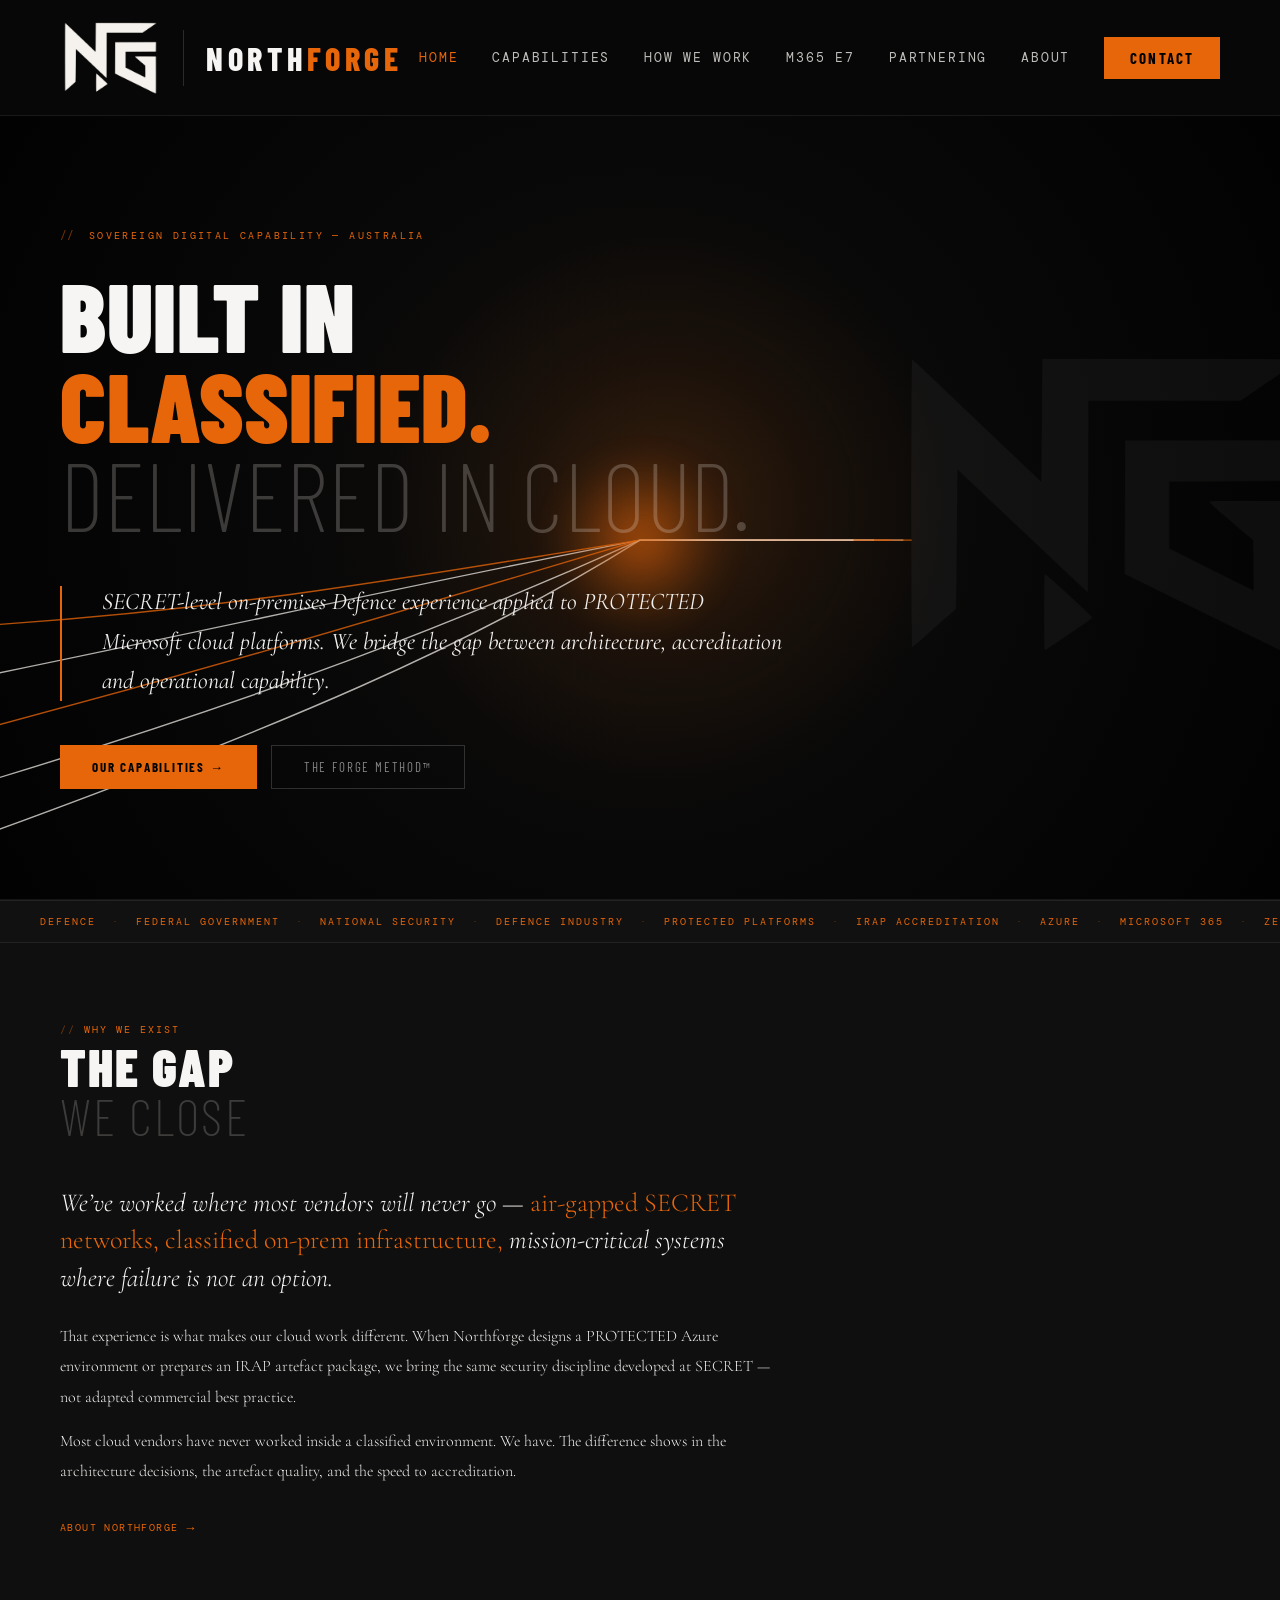
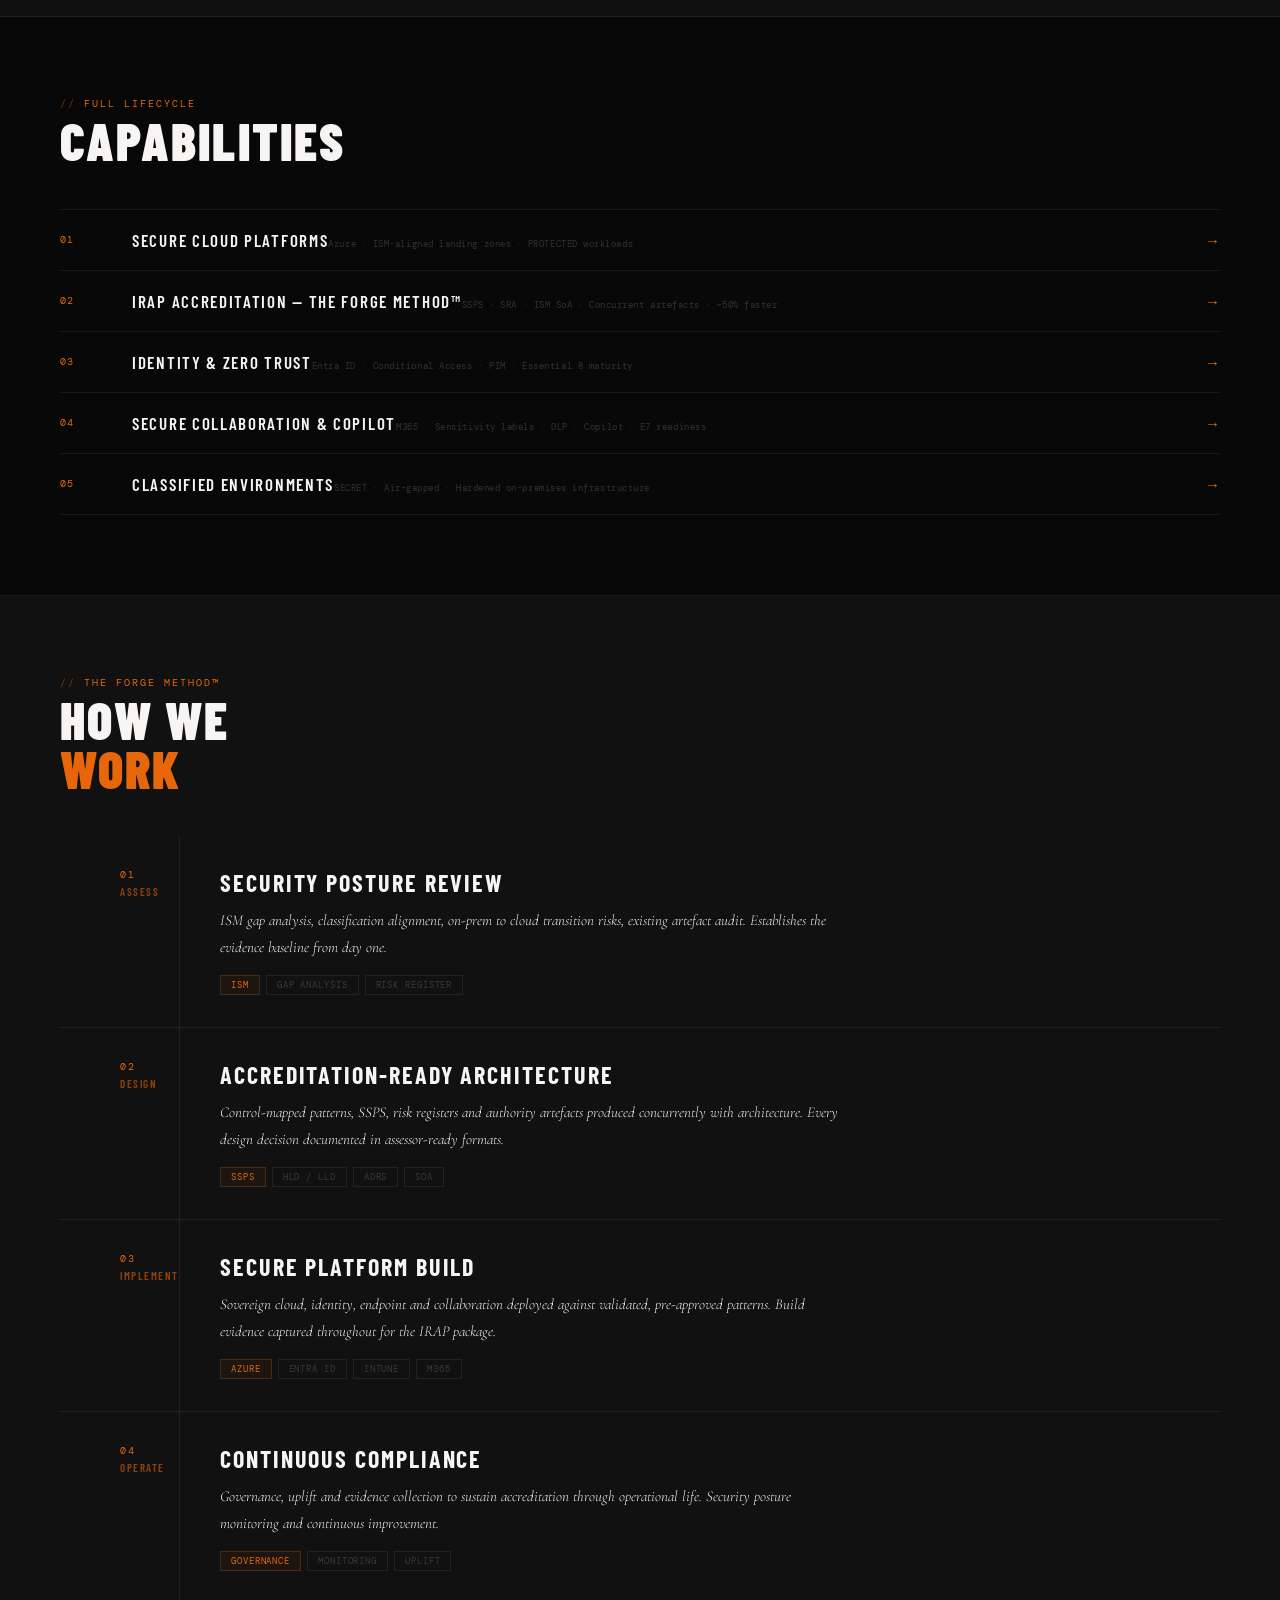
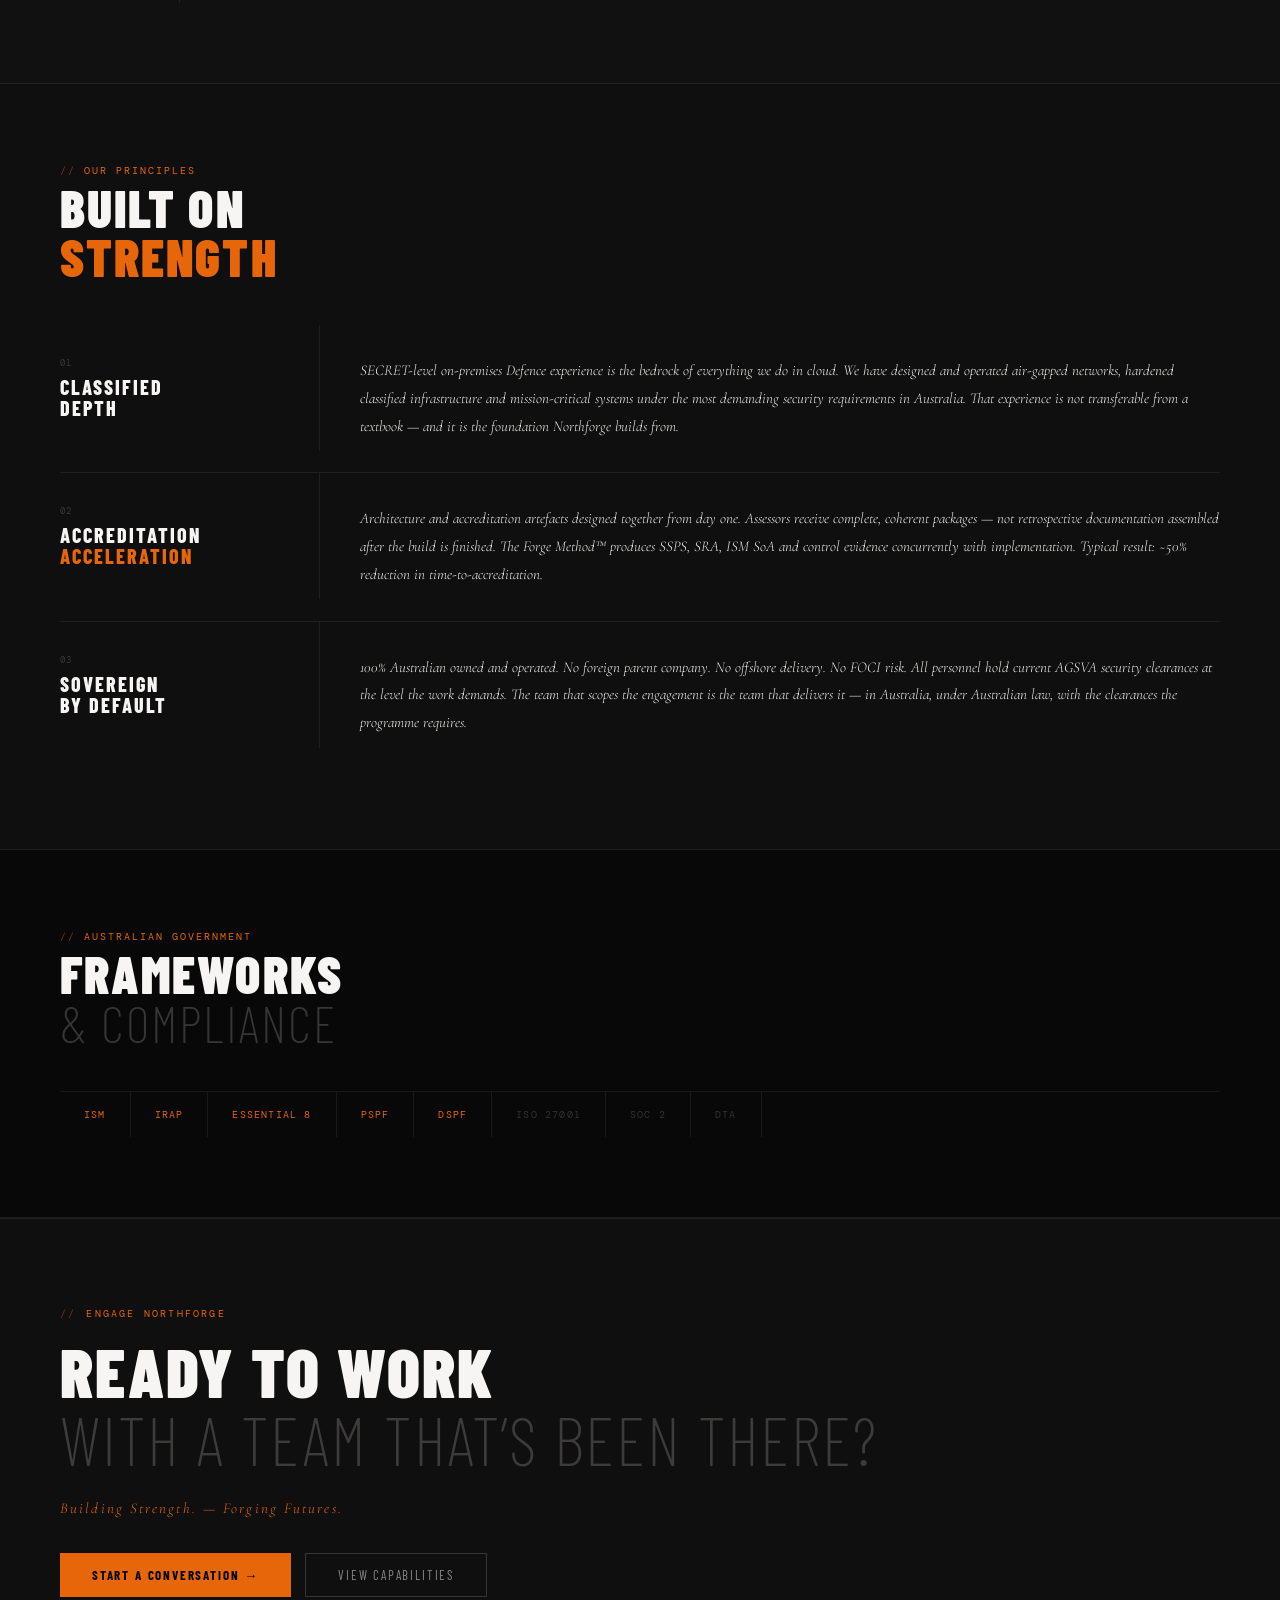
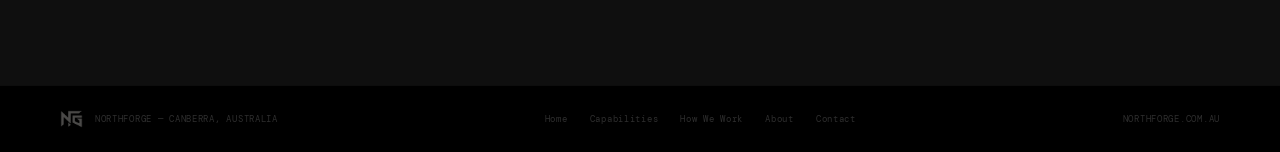
==== index.html @ 81051ad4 "Extend forge hero lines through convergence" ====
<!DOCTYPE html>
<html lang="en">
<head>
  <meta charset="UTF-8">
  <meta name="viewport" content="width=device-width, initial-scale=1.0">
  <title>Mission-Ready Digital Capability &mdash; Northforge</title>
  <meta name="description" content="Sovereign digital capability for Australian Defence, Federal Government and National Security. SECRET-level experience applied to PROTECTED Microsoft cloud platforms.">

  <link rel="icon" type="image/x-icon" href="/assets/favicon/favicon.ico">
  <link rel="icon" type="image/png" sizes="32x32" href="/assets/favicon/favicon-32.png">
  <link rel="icon" type="image/png" sizes="192x192" href="/assets/favicon/favicon-192.png">
  <link rel="apple-touch-icon" href="/assets/favicon/apple-touch-icon.png">

  <link rel="stylesheet" href="/_shared.css">
</head>
<body>
  <nav class="nf-nav">
    <a href="/index.html" class="logo" aria-label="Northforge home">
      <img src="/ng-mark.png" alt="">
      <div class="logo-sep"></div>
      <div class="logo-wm"><span class="north">NORTH</span><span class="forge">FORGE</span></div>
    </a>
    <div class="nav-links">
      <a href="/index.html" class="active">Home</a>
      <a href="/capabilities.html">Capabilities</a>
      <a href="/accreditation.html">How We Work</a>
      <a href="/m365-e7.html">M365 E7</a>
      <a href="/partnering.html">Partnering</a>
      <a href="/about.html">About</a>
      <a href="/engage.html" class="nav-contact">Contact</a>
    </div>
    <button class="hamburger" id="hamb" onclick="toggleMenu()" aria-label="Toggle menu"><span></span><span></span><span></span></button>
  </nav>
  <div class="mob-menu" id="mobmenu">
    <a href="/index.html" class="active">Home</a>
    <a href="/capabilities.html">Capabilities</a>
    <a href="/accreditation.html">How We Work</a>
    <a href="/m365-e7.html">M365 E7</a>
    <a href="/partnering.html">Partnering</a>
    <a href="/about.html">About</a>
    <a href="/engage.html" class="nav-contact">Contact</a>
  </div>
 <section class="hero forge-hero">
  <div class="forge-lines" aria-hidden="true">
    <svg viewBox="0 0 1200 720" preserveAspectRatio="none">
      <path d="M-40,520 C210,470 390,430 600,390 L1240,390" />
      <path d="M-40,570 C230,500 410,445 600,390 L1240,390" />
      <path d="M-40,620 C250,535 430,465 600,390 L1240,390" />
      <path d="M-40,470 C220,455 405,420 600,390 L1240,390" />
      <path d="M-40,670 C270,560 445,485 600,390 L1240,390" />
    </svg>
    <div class="forge-glow"></div>
  </div>

  <img class="hero-mark-ghost" src="/ng-mark-large.png" alt="">

  <div class="hero-inner">
    <div class="hero-label">Sovereign Digital Capability &mdash; Australia</div>
    <h1 class="hero-h1">
      <span class="heavy">BUILT IN</span>
      <span class="heavy ac">CLASSIFIED.</span>
      <span class="light">DELIVERED IN CLOUD.</span>
    </h1>
    <div class="hero-meta">
      <div class="hero-meta-rule"></div>
      <p class="hero-sub">SECRET-level on-premises Defence experience applied to PROTECTED Microsoft cloud platforms. We bridge the gap between architecture, accreditation and operational capability.</p>
    </div>
    <div class="hero-actions">
      <a href="/capabilities.html" class="btn-p">Our capabilities &rarr;</a>
      <a href="/accreditation.html" class="btn-g">The Forge Method&trade;</a>
    </div>
  </div>
  </section>

  <div class="marquee-wrap">
    <div class="marquee-track">
      <span class="marquee-item">Defence &nbsp;<span class="marquee-dot">&middot;</span>&nbsp; Federal Government &nbsp;<span class="marquee-dot">&middot;</span>&nbsp; National Security &nbsp;<span class="marquee-dot">&middot;</span>&nbsp; Defence Industry &nbsp;<span class="marquee-dot">&middot;</span>&nbsp; PROTECTED Platforms &nbsp;<span class="marquee-dot">&middot;</span>&nbsp; IRAP Accreditation &nbsp;<span class="marquee-dot">&middot;</span>&nbsp; Azure &nbsp;<span class="marquee-dot">&middot;</span>&nbsp; Microsoft 365 &nbsp;<span class="marquee-dot">&middot;</span>&nbsp; Zero Trust &nbsp;<span class="marquee-dot">&middot;</span>&nbsp; ISM &middot; Essential 8 &nbsp;<span class="marquee-dot">&middot;</span>&nbsp; Cleared Australian Team &nbsp;<span class="marquee-dot">&middot;</span>&nbsp;</span>
      <span class="marquee-item">Defence &nbsp;<span class="marquee-dot">&middot;</span>&nbsp; Federal Government &nbsp;<span class="marquee-dot">&middot;</span>&nbsp; National Security &nbsp;<span class="marquee-dot">&middot;</span>&nbsp; Defence Industry &nbsp;<span class="marquee-dot">&middot;</span>&nbsp; PROTECTED Platforms &nbsp;<span class="marquee-dot">&middot;</span>&nbsp; IRAP Accreditation &nbsp;<span class="marquee-dot">&middot;</span>&nbsp; Azure &nbsp;<span class="marquee-dot">&middot;</span>&nbsp; Microsoft 365 &nbsp;<span class="marquee-dot">&middot;</span>&nbsp; Zero Trust &nbsp;<span class="marquee-dot">&middot;</span>&nbsp; ISM &middot; Essential 8 &nbsp;<span class="marquee-dot">&middot;</span>&nbsp; Cleared Australian Team &nbsp;<span class="marquee-dot">&middot;</span>&nbsp;</span>
    </div>
  </div>

  <section class="s off">
    <div class="ey">Why we exist</div>
    <div class="st">
      <span class="big">THE GAP</span>
      <span class="thin">WE CLOSE</span>
    </div>
    <div class="prose">
      <p class="pull">We&rsquo;ve worked where most vendors will never go &mdash; <em>air-gapped SECRET networks, classified on-prem infrastructure,</em> mission-critical systems where failure is not an option.</p>
      <div class="body-prose">
        <p>That experience is what makes our cloud work different. When Northforge designs a PROTECTED Azure environment or prepares an IRAP artefact package, we bring the same security discipline developed at SECRET &mdash; not adapted commercial best practice.</p>
        <p>Most cloud vendors have never worked inside a classified environment. We have. The difference shows in the architecture decisions, the artefact quality, and the speed to accreditation.</p>
      </div>
      <a href="/about.html" class="link-ac">About Northforge</a>
    </div>
  </section>

  <section class="s">
    <div class="ey">Full lifecycle</div>
    <div class="st">
      <span class="big">CAPABILITIES</span>
    </div>
    <div class="cap-list">
      <a href="/capabilities.html" class="cap-row"><span class="cr-n">01</span><span><span class="cr-title">Secure Cloud Platforms</span><span class="cr-sub">Azure &middot; ISM-aligned landing zones &middot; PROTECTED workloads</span></span><span class="cr-arr">&rarr;</span></a>
      <a href="/accreditation.html" class="cap-row"><span class="cr-n">02</span><span><span class="cr-title">IRAP Accreditation &mdash; The Forge Method&trade;</span><span class="cr-sub">SSPS &middot; SRA &middot; ISM SoA &middot; Concurrent artefacts &middot; ~50% faster</span></span><span class="cr-arr">&rarr;</span></a>
      <a href="/capabilities.html" class="cap-row"><span class="cr-n">03</span><span><span class="cr-title">Identity &amp; Zero Trust</span><span class="cr-sub">Entra ID &middot; Conditional Access &middot; PIM &middot; Essential 8 maturity</span></span><span class="cr-arr">&rarr;</span></a>
      <a href="/m365-e7.html" class="cap-row"><span class="cr-n">04</span><span><span class="cr-title">Secure Collaboration &amp; Copilot</span><span class="cr-sub">M365 &middot; Sensitivity labels &middot; DLP &middot; Copilot &middot; E7 readiness</span></span><span class="cr-arr">&rarr;</span></a>
      <a href="/capabilities.html" class="cap-row"><span class="cr-n">05</span><span><span class="cr-title">Classified Environments</span><span class="cr-sub">SECRET &middot; Air-gapped &middot; Hardened on-premises infrastructure</span></span><span class="cr-arr">&rarr;</span></a>
    </div>
  </section>

  <section class="s dim">
    <div class="ey">The Forge Method&trade;</div>
    <div class="st">
      <span class="big">HOW WE</span>
      <span class="big ac">WORK</span>
    </div>
    <div class="timeline">
      <div class="tl-item">
        <div class="tl-left"><span class="tl-num">01</span><span class="tl-phase">Assess</span></div>
        <div class="tl-right">
          <div class="tl-title">Security Posture Review</div>
          <div class="tl-desc">ISM gap analysis, classification alignment, on-prem to cloud transition risks, existing artefact audit. Establishes the evidence baseline from day one.</div>
          <div class="tl-tags"><span class="tag ac">ISM</span><span class="tag">Gap analysis</span><span class="tag">Risk register</span></div>
        </div>
      </div>
      <div class="tl-item">
        <div class="tl-left"><span class="tl-num">02</span><span class="tl-phase">Design</span></div>
        <div class="tl-right">
          <div class="tl-title">Accreditation-Ready Architecture</div>
          <div class="tl-desc">Control-mapped patterns, SSPS, risk registers and authority artefacts produced concurrently with architecture. Every design decision documented in assessor-ready formats.</div>
          <div class="tl-tags"><span class="tag ac">SSPS</span><span class="tag">HLD / LLD</span><span class="tag">ADRs</span><span class="tag">SoA</span></div>
        </div>
      </div>
      <div class="tl-item">
        <div class="tl-left"><span class="tl-num">03</span><span class="tl-phase">Implement</span></div>
        <div class="tl-right">
          <div class="tl-title">Secure Platform Build</div>
          <div class="tl-desc">Sovereign cloud, identity, endpoint and collaboration deployed against validated, pre-approved patterns. Build evidence captured throughout for the IRAP package.</div>
          <div class="tl-tags"><span class="tag ac">Azure</span><span class="tag">Entra ID</span><span class="tag">Intune</span><span class="tag">M365</span></div>
        </div>
      </div>
      <div class="tl-item">
        <div class="tl-left"><span class="tl-num">04</span><span class="tl-phase">Operate</span></div>
        <div class="tl-right">
          <div class="tl-title">Continuous Compliance</div>
          <div class="tl-desc">Governance, uplift and evidence collection to sustain accreditation through operational life. Security posture monitoring and continuous improvement.</div>
          <div class="tl-tags"><span class="tag ac">Governance</span><span class="tag">Monitoring</span><span class="tag">Uplift</span></div>
        </div>
      </div>
    </div>
  </section>

  <section class="s off">
    <div class="ey">Our principles</div>
    <div class="st">
      <span class="big">BUILT ON</span>
      <span class="big ac">STRENGTH</span>
    </div>
    <div class="principles">
      <div class="principle">
        <div class="pr-left"><div class="pr-n">01</div><div class="pr-title">CLASSIFIED<br>DEPTH</div></div>
        <div class="pr-right"><p class="pr-body">SECRET-level on-premises Defence experience is the bedrock of everything we do in cloud. We have designed and operated air-gapped networks, hardened classified infrastructure and mission-critical systems under the most demanding security requirements in Australia. That experience is not transferable from a textbook &mdash; and it is the foundation Northforge builds from.</p></div>
      </div>
      <div class="principle">
        <div class="pr-left"><div class="pr-n">02</div><div class="pr-title">ACCREDITATION<br><span class="ac">ACCELERATION</span></div></div>
        <div class="pr-right"><p class="pr-body">Architecture and accreditation artefacts designed together from day one. Assessors receive complete, coherent packages &mdash; not retrospective documentation assembled after the build is finished. The Forge Method&trade; produces SSPS, SRA, ISM SoA and control evidence concurrently with implementation. Typical result: ~50% reduction in time-to-accreditation.</p></div>
      </div>
      <div class="principle">
        <div class="pr-left"><div class="pr-n">03</div><div class="pr-title">SOVEREIGN<br>BY DEFAULT</div></div>
        <div class="pr-right"><p class="pr-body">100% Australian owned and operated. No foreign parent company. No offshore delivery. No FOCI risk. All personnel hold current AGSVA security clearances at the level the work demands. The team that scopes the engagement is the team that delivers it &mdash; in Australia, under Australian law, with the clearances the programme requires.</p></div>
      </div>
    </div>
  </section>

  <section class="s">
    <div class="ey">Australian Government</div>
    <div class="st">
      <span class="big">FRAMEWORKS</span>
      <span class="thin">&amp; COMPLIANCE</span>
    </div>
    <div class="fw-list">
      <span class="fw-item on">ISM</span>
      <span class="fw-item on">IRAP</span>
      <span class="fw-item on">Essential 8</span>
      <span class="fw-item on">PSPF</span>
      <span class="fw-item on">DSPF</span>
      <span class="fw-item off">ISO 27001</span>
      <span class="fw-item off">SOC 2</span>
      <span class="fw-item off">DTA</span>
    </div>
  </section>

  <section class="cta">
    <img class="cta-bg-mark" src="/assets/ng-mark-large.png" alt="">
    <div class="cta-inner">
      <div class="cta-kicker">Engage Northforge</div>
      <div class="cta-h">READY TO WORK</div>
      <div class="cta-h2">WITH A TEAM THAT&rsquo;S BEEN THERE?</div>
      <p class="cta-tl">Building Strength. &mdash; Forging Futures.</p>
      <div class="cta-btns">
        <a href="/engage.html" class="btn-p">Start a conversation &rarr;</a>
        <a href="/capabilities.html" class="btn-g">View capabilities</a>
      </div>
    </div>
  </section>
  <footer class="footer">
    <div class="footer-left">
      <img src="/ng-mark.png" alt="">
      <span class="footer-copy">NORTHFORGE &mdash; CANBERRA, AUSTRALIA</span>
    </div>
    <div class="footer-links">
      <a href="/index.html">Home</a>
      <a href="/capabilities.html">Capabilities</a>
      <a href="/accreditation.html">How We Work</a>
      <a href="/about.html">About</a>
      <a href="/engage.html">Contact</a>
    </div>
    <span class="footer-copy">NORTHFORGE.COM.AU</span>
  </footer>
  <script>
    function toggleMenu(){
      var m = document.getElementById('mobmenu');
      var h = document.getElementById('hamb');
      if (m && h) { m.classList.toggle('open'); h.classList.toggle('open'); }
    }
  </script>
</body>
</html>
---- _shared.css ----
@import url('https://fonts.googleapis.com/css2?family=Cormorant+Garamond:ital,wght@0,300;0,400;1,300;1,400&family=Barlow+Condensed:wght@200;300;400;500;600;700;800;900&family=DM+Mono:wght@400;500&display=swap');

*{box-sizing:border-box;margin:0;padding:0;}
html{scroll-behavior:smooth;}
body{font-family:'Barlow Condensed',sans-serif;background:#080808;color:#F5F2ED;-webkit-font-smoothing:antialiased;-moz-osx-font-smoothing:grayscale;}

:root{
  --ac:#e8660a;          /* Forge Orange — accent only */
  --ac2:#c5560a;         /* Forge Orange hover */
  --bg:#080808;          /* Carbon Black — primary surface */
  --off:#0F0F0F;         /* Off-Black — secondary surface */
  --dim:#111111;         /* Tertiary surface */
  --text:hsl(30, 20%, 96%);        /* Bone White — primary text */
  --muted:rgba(247, 246, 244, 0.972);
  --faint:rgba(245,242,237,.18);
  --rule:rgba(255,255,255,.07);
  --sans:'Barlow Condensed',sans-serif;
  --serif:'Cormorant Garamond',serif;
  --mono:'DM Mono',monospace;
  --pad:clamp(24px,5vw,60px);
  --maxw:1240px;
}

/* ── NAV ── */
.nf-nav{position:sticky;top:0;z-index:100;background:rgba(8,8,8,.96);backdrop-filter:blur(16px);-webkit-backdrop-filter:blur(16px);border-bottom:1px solid var(--rule);display:flex;align-items:center;justify-content:space-between;padding:0 var(--pad);height:116px;}
.logo{display:flex;align-items:center;gap:22px;text-decoration:none;flex-shrink:0;}
.logo img{height:80px;width:auto;display:block;}
.logo-sep{width:1px;height:56px;background:rgba(255,255,255,.14);flex-shrink:0;}
.logo-wm{font-family:var(--sans);font-size:32px;font-weight:800;letter-spacing:.14em;text-transform:uppercase;line-height:1;white-space:nowrap;}
.logo-wm .north{color:var(--text);}
.logo-wm .forge{color:var(--ac);}
.nav-links{display:flex;align-items:center;gap:34px;}
.nav-links a{font-family:var(--mono);font-size:13px;color:rgba(245,242,237,.78);text-decoration:none;letter-spacing:.14em;text-transform:uppercase;transition:color .15s;}
.nav-links a:hover{color:var(--text);}
.nav-links a.active{color:var(--ac);}
.nav-contact{font-family:var(--sans)!important;font-size:15px!important;font-weight:700!important;letter-spacing:.14em!important;text-transform:uppercase!important;color:#000!important;background:var(--ac)!important;padding:12px 26px;transition:background .15s!important;}
.nav-contact:hover{background:var(--ac2)!important;color:#fff!important;}
.hamburger{display:none;flex-direction:column;gap:5px;background:none;border:none;cursor:pointer;padding:4px;}
.hamburger span{display:block;width:22px;height:1px;background:rgba(255,255,255,.45);transition:all .25s;}
.hamburger.open span:nth-child(1){transform:translateY(6px) rotate(45deg);}
.hamburger.open span:nth-child(2){opacity:0;}
.hamburger.open span:nth-child(3){transform:translateY(-6px) rotate(-45deg);}
.mob-menu{display:none;flex-direction:column;background:var(--dim);border-bottom:1px solid var(--rule);max-height:0;overflow:hidden;transition:max-height .3s ease;}
.mob-menu.open{max-height:600px;}
.mob-menu a{font-family:var(--mono);font-size:14px;color:rgba(245,242,237,.78);text-decoration:none;letter-spacing:.14em;text-transform:uppercase;padding:20px var(--pad);border-bottom:1px solid var(--rule);display:block;transition:color .15s;}
.mob-menu a:hover,.mob-menu a.active{color:var(--text);}
.mob-menu .nav-contact{color:var(--ac)!important;background:none!important;}

/* ── HERO ── */
.hero{
  padding:96px var(--pad) 80px;
  border-bottom:1px solid var(--rule);
  background:var(--bg);
  position:relative;
  overflow:hidden;
}

.forge-hero{
  min-height:calc(100vh - 116px);
  display:flex;
  align-items:flex-end;
  padding-bottom:110px;
  background:
    radial-gradient(circle at 52% 50%, rgba(232,102,10,.16) 0%, rgba(232,102,10,.06) 18%, transparent 36%),
    radial-gradient(circle at center, #15100c 0%, #080808 48%, #020202 100%);
}

.hero-inner{
  position:relative;
  z-index:3;
  max-width:980px;
}

.forge-lines{
  position:absolute;
  inset:0;
  z-index:1;
  pointer-events:none;
  opacity:.9;
}

.forge-lines svg{
  position:absolute;
  inset:0;
  width:100%;
  height:100%;
  animation:forgeDrift 14s ease-in-out infinite alternate;
}

.forge-lines path{
  fill:none;
  stroke:rgba(245,242,237,.8);
  stroke-width:1.3;
  stroke-dasharray:900;
  stroke-dashoffset:900;
  animation:forgeDraw 4s ease forwards, forgePulse 7s ease-in-out infinite;
}

.forge-lines path:nth-child(2),
.forge-lines path:nth-child(4){
  stroke:rgba(232,102,10,.85);
}

.forge-glow{
  position:absolute;
  left:50%;
  top:54.2%;
  width:180px;
  height:180px;
  transform:translate(-50%,-50%);
  background:radial-gradient(circle, rgba(232,102,10,.95), rgba(232,102,10,.35), transparent 70%);
  filter:blur(18px);
  opacity:.85;
  animation:forgeGlow 5s ease-in-out infinite;
}

.hero-mark-ghost{
  position:absolute;
  right:-40px;
  top:50%;
  transform:translateY(-50%);
  height:clamp(180px,28vw,340px);
  width:auto;
  opacity:.045;
  pointer-events:none;
  user-select:none;
  z-index:2;
}

.hero-label{
  font-family:var(--mono);
  font-size:10px;
  color:var(--ac);
  letter-spacing:.24em;
  text-transform:uppercase;
  margin-bottom:28px;
  display:flex;
  align-items:center;
  gap:14px;
}

.hero-label::before{
  content:'//';
  color:rgba(232,102,10,.5);
  font-size:11px;
  letter-spacing:.04em;
}

.hero-h1{
  font-family:var(--sans);
  line-height:.93;
  letter-spacing:.03em;
  text-transform:uppercase;
  margin-bottom:44px;
  position:relative;
}

.hero-h1 .heavy{
  font-size:clamp(48px,8.5vw,96px);
  font-weight:900;
  color:var(--text);
  display:block;
}

.hero-h1 .light{
  font-size:clamp(48px,8.5vw,96px);
  font-weight:200;
  color:rgba(245,242,237,.22);
  display:block;
}

.hero-h1 .ac{color:var(--ac);}

.hero-meta{
  display:flex;
  align-items:flex-start;
  gap:40px;
  margin-bottom:44px;
}

.hero-meta-rule{
  width:2px;
  background:var(--ac);
  flex-shrink:0;
  margin-top:4px;
  align-self:stretch;
  min-height:60px;
}

.hero-sub{
  font-family:var(--serif);
  font-size:clamp(20px,2vw,24px);
  font-weight:400;
  color:var(--muted);
  line-height:1.65;
  font-style:italic;
  max-width:680px;
}

.hero-actions{
  display:flex;
  gap:14px;
  flex-wrap:wrap;
}

@keyframes forgeDraw{
  to{stroke-dashoffset:0;}
}

@keyframes forgePulse{
  0%,100%{opacity:.35;}
  50%{opacity:1;}
}

@keyframes forgeGlow{
  0%,100%{
    transform:translate(-50%,-50%) scale(.86);
    opacity:.55;
  }
  50%{
    transform:translate(-50%,-50%) scale(1.15);
    opacity:1;
  }
}

@keyframes forgeDrift{
  from{transform:translateX(-1.5%) translateY(1%);}
  to{transform:translateX(1.5%) translateY(-1%);}
}

/* ── BUTTONS ── */
.btn-p{display:inline-flex;align-items:center;gap:10px;background:var(--ac);color:#000;font-family:var(--sans);font-size:13px;font-weight:700;letter-spacing:.14em;text-transform:uppercase;padding:14px 32px;cursor:pointer;text-decoration:none;transition:background .15s;border:none;}
.btn-p:hover{background:var(--ac2);color:#fff;}
.btn-g{display:inline-flex;align-items:center;gap:10px;border:1px solid rgba(255,255,255,.16);color:rgba(255,255,255,.5);font-family:var(--sans);font-size:13px;font-weight:400;letter-spacing:.14em;text-transform:uppercase;padding:13px 32px;cursor:pointer;text-decoration:none;transition:border-color .15s,color .15s;background:none;}
.btn-g:hover{border-color:rgba(255,255,255,.35);color:var(--text);}

/* ── MARQUEE ── */
.marquee-wrap{overflow:hidden;border-bottom:1px solid var(--rule);border-top:1px solid var(--rule);background:var(--dim);padding:10px 0;}
.marquee-track{display:flex;white-space:nowrap;animation:marquee 28s linear infinite;}
.marquee-track:hover{animation-play-state:paused;}
.marquee-item{font-family:var(--mono);font-size:10px;color:var(--ac);letter-spacing:.2em;text-transform:uppercase;padding:4px 40px;}
.marquee-dot{color:rgba(232,102,10,.3);}
@keyframes marquee{from{transform:translateX(0)}to{transform:translateX(-50%)}}

/* ── DATA READOUT ── */
.data-readout{border-bottom:1px solid var(--rule);background:var(--off);}
.dr-row{display:flex;align-items:center;padding:0 var(--pad);border-bottom:1px solid var(--rule);height:72px;gap:24px;}
.dr-row:last-child{border-bottom:none;}
.dr-val{font-family:var(--sans);font-size:clamp(26px,3.5vw,42px);font-weight:800;color:var(--text);letter-spacing:.02em;line-height:1;flex-shrink:0;min-width:clamp(100px,14vw,180px);}
.dr-val .ac{color:var(--ac);}
.dr-rule{flex:1;height:1px;background:rgba(255,255,255,.06);}
.dr-label{font-family:var(--mono);font-size:10px;color:var(--faint);letter-spacing:.16em;text-transform:uppercase;text-align:right;white-space:nowrap;}

/* ── SECTIONS ── */
.s{padding:80px var(--pad);border-bottom:1px solid var(--rule);}
.s.off{background:var(--off);}
.s.dim{background:var(--dim);}
.ey{font-family:var(--mono);font-size:10px;color:var(--ac);letter-spacing:.2em;text-transform:uppercase;margin-bottom:6px;display:flex;align-items:center;gap:8px;}
.ey::before{content:'//';color:rgba(232,102,10,.45);font-size:10px;}
.st{margin-bottom:44px;}
.st .big{font-family:var(--sans);font-size:clamp(30px,5vw,52px);font-weight:900;color:var(--text);letter-spacing:.04em;text-transform:uppercase;line-height:.94;display:block;}
.st .thin{font-family:var(--sans);font-size:clamp(30px,5vw,52px);font-weight:200;color:rgba(245,242,237,.2);letter-spacing:.04em;text-transform:uppercase;line-height:.94;display:block;}
.st .ac{color:var(--ac);}
.st-sub{font-family:var(--serif);font-size:clamp(16px,1.5vw,18px);font-weight:300;color:var(--muted);line-height:1.7;font-style:italic;max-width:620px;margin-top:16px;}

/* ── CAP LIST (arrow rows) ── */
.cap-list{border-top:1px solid var(--rule);}
.cap-row{display:grid;grid-template-columns:52px 1fr auto;align-items:center;padding:20px 0;border-bottom:1px solid var(--rule);gap:20px;text-decoration:none;color:inherit;transition:background .1s;}
.cap-row:hover .cr-arr{transform:translateX(5px);color:var(--text);}
.cap-row:hover .cr-title{color:var(--ac);}
.cr-n{font-family:var(--mono);font-size:10px;color:var(--ac);letter-spacing:.12em;}
.cr-title{font-family:var(--sans);font-size:17px;font-weight:600;letter-spacing:.1em;text-transform:uppercase;color:var(--text);margin-bottom:3px;transition:color .15s;}
.cr-sub{font-family:var(--mono);font-size:9px;color:var(--faint);letter-spacing:.06em;}
.cr-arr{color:var(--ac);font-size:15px;transition:transform .2s,color .15s;}

/* ── VERTICAL TIMELINE (Forge Method) ── */
.timeline{}
.tl-item{display:grid;grid-template-columns:clamp(80px,10vw,120px) 1fr;border-bottom:1px solid var(--rule);transition:background .15s;}
.tl-item:last-child{border-bottom:none;}
.tl-item:hover{background:rgba(255,255,255,.015);}
.tl-left{padding:32px 0 32px var(--pad);display:flex;flex-direction:column;gap:4px;border-right:1px solid var(--rule);}
.tl-num{font-family:var(--mono);font-size:10px;color:var(--ac);letter-spacing:.16em;}
.tl-phase{font-family:var(--sans);font-size:11px;font-weight:600;letter-spacing:.14em;text-transform:uppercase;color:rgba(232,102,10,.6);}
.tl-right{padding:32px var(--pad) 32px 40px;}
.tl-title{font-family:var(--sans);font-size:clamp(18px,2.2vw,24px);font-weight:700;letter-spacing:.08em;text-transform:uppercase;color:var(--text);margin-bottom:10px;}
.tl-desc{font-family:var(--serif);font-size:15px;font-weight:300;color:var(--muted);line-height:1.8;font-style:italic;max-width:620px;}
.tl-tags{display:flex;gap:6px;flex-wrap:wrap;margin-top:14px;}
.tag{font-family:var(--mono);font-size:9px;color:var(--faint);letter-spacing:.1em;text-transform:uppercase;border:1px solid rgba(255,255,255,.07);padding:3px 10px;}
.tag.ac{color:var(--ac);border-color:rgba(232,102,10,.25);background:rgba(232,102,10,.05);}

/* ── PRINCIPLES (horizontal rows) ── */
.principles{}
.principle{display:grid;grid-template-columns:clamp(180px,22vw,260px) 1fr;border-bottom:1px solid var(--rule);align-items:start;transition:background .15s;}
.principle:last-child{border-bottom:none;}
.principle:hover{background:rgba(255,255,255,.012);}
.pr-left{padding:32px var(--pad) 32px 0;border-right:1px solid var(--rule);}
.pr-n{font-family:var(--mono);font-size:9px;color:var(--faint);letter-spacing:.12em;margin-bottom:8px;}
.pr-title{font-family:var(--sans);font-size:clamp(16px,2vw,20px);font-weight:800;letter-spacing:.1em;text-transform:uppercase;color:var(--text);line-height:1.05;}
.pr-title .ac{color:var(--ac);}
.pr-right{padding:32px 0 32px 40px;}
.pr-body{font-family:var(--serif);font-size:15px;font-weight:300;color:var(--muted);line-height:1.85;font-style:italic;}

/* ── ORIGIN/SPLIT ── */
.split{display:grid;grid-template-columns:1fr 340px;gap:72px;align-items:start;}
.pull{font-family:var(--serif);font-size:clamp(20px,2.4vw,26px);font-weight:300;font-style:italic;color:var(--text);line-height:1.45;margin-bottom:24px;}
.pull em{color:var(--ac);font-style:normal;}
.body-prose{font-family:var(--serif);font-size:16px;font-weight:300;color:var(--muted);line-height:1.9;margin-bottom:28px;}
.body-prose p{margin-bottom:14px;}
.body-prose p:last-child{margin-bottom:0;}
.body-prose strong{color:var(--text);font-weight:400;font-style:normal;}
.link-ac{font-family:var(--mono);font-size:10px;color:var(--ac);letter-spacing:.14em;text-transform:uppercase;text-decoration:none;display:inline-flex;align-items:center;gap:8px;}
.link-ac::after{content:'→';font-size:13px;}
.link-ac:hover{text-decoration:underline;}
.metrics{display:flex;flex-direction:column;gap:0;}
.metric{padding:20px 0;border-bottom:1px solid var(--rule);}
.metric:last-child{border-bottom:none;}
.metric-val{font-family:var(--sans);font-size:clamp(28px,4vw,40px);font-weight:800;color:var(--text);letter-spacing:.02em;line-height:1;margin-bottom:5px;}
.metric-val .ac{color:var(--ac);}
.metric-lbl{font-family:var(--mono);font-size:9px;color:var(--faint);letter-spacing:.12em;text-transform:uppercase;}

/* ── FRAMEWORKS LIST ── */
.fw-list{display:flex;align-items:center;gap:0;flex-wrap:wrap;border-top:1px solid var(--rule);}
.fw-item{font-family:var(--mono);font-size:10px;letter-spacing:.12em;text-transform:uppercase;padding:16px 24px;border-right:1px solid var(--rule);}
.fw-item.on{color:var(--ac);}
.fw-item.off{color:var(--faint);}

/* ── DEFINITION GRID (for content blocks with terms+definitions) ── */
.def-grid{display:grid;grid-template-columns:1fr 1fr;gap:2px;background:rgba(255,255,255,.06);}
.def-card{background:var(--bg);padding:32px 28px;}
.def-card .ey{margin-bottom:14px;}
.def-card h3{font-family:var(--sans);font-size:18px;font-weight:700;letter-spacing:.08em;text-transform:uppercase;color:var(--text);margin-bottom:10px;}
.def-card p{font-family:var(--serif);font-size:14px;font-weight:300;color:var(--muted);line-height:1.8;font-style:italic;}

/* ── BULLET ROWS (for content lists) ── */
.bul{list-style:none;}
.bul li{padding:14px 0;border-bottom:1px solid var(--rule);display:flex;gap:18px;align-items:flex-start;}
.bul li:last-child{border-bottom:none;}
.bul li::before{content:'';display:block;width:8px;height:8px;background:var(--ac);transform:rotate(45deg);flex-shrink:0;margin-top:6px;}
.bul li > div{flex:1;}
.bul li strong{font-family:var(--sans);font-size:14px;font-weight:600;letter-spacing:.06em;text-transform:uppercase;color:var(--text);display:block;margin-bottom:4px;}
.bul li span{font-family:var(--serif);font-size:14px;font-weight:300;color:var(--muted);line-height:1.7;font-style:italic;}

/* ── PROSE WIDTH CONSTRAINT ── */
.prose{max-width:720px;}

/* ── CTA ── */
.cta{padding:88px var(--pad);background:var(--off);position:relative;overflow:hidden;border-top:1px solid var(--rule);}
.cta-bg-mark{position:absolute;right:-40px;bottom:-60px;height:clamp(160px,30vw,360px);width:auto;opacity:.05;pointer-events:none;}
.cta-inner{position:relative;z-index:1;}
.cta-kicker{font-family:var(--mono);font-size:10px;color:var(--ac);letter-spacing:.22em;text-transform:uppercase;margin-bottom:20px;display:flex;align-items:center;gap:10px;}
.cta-kicker::before{content:'//';color:rgba(232,102,10,.45);}
.cta-h{font-family:var(--sans);font-size:clamp(32px,5.5vw,68px);font-weight:900;color:var(--text);letter-spacing:.03em;text-transform:uppercase;line-height:.92;margin-bottom:6px;}
.cta-h2{font-family:var(--sans);font-size:clamp(32px,5.5vw,68px);font-weight:200;color:rgba(245,242,237,.2);letter-spacing:.03em;text-transform:uppercase;line-height:.92;margin-bottom:28px;}
.cta-tl{font-family:var(--serif);font-size:15px;font-weight:300;color:var(--ac);letter-spacing:.14em;font-style:italic;margin-bottom:36px;}
.cta-btns{display:flex;gap:14px;flex-wrap:wrap;}

/* ── FOOTER ── */
.footer{background:#000;padding:24px var(--pad);display:flex;align-items:center;justify-content:space-between;border-top:1px solid rgba(255,255,255,.05);flex-wrap:wrap;gap:14px;}
.footer-left{display:flex;align-items:center;gap:12px;}
.footer-left img{height:18px;width:auto;opacity:.3;}
.footer-copy{font-family:var(--mono);font-size:9px;color:rgba(255,255,255,.18);letter-spacing:.08em;}
.footer-links{display:flex;gap:22px;}
.footer-links a{font-family:var(--mono);font-size:9px;color:rgba(255,255,255,.18);text-decoration:none;letter-spacing:.08em;transition:color .15s;}
.footer-links a:hover{color:rgba(255,255,255,.45);}

/* ── FORM (Engage page) ── */
.eng-form input,.eng-form select,.eng-form textarea{width:100%;font-family:var(--sans);font-size:15px;font-weight:400;color:var(--text);background:var(--dim);border:1px solid rgba(255,255,255,.1);padding:12px 16px;outline:none;transition:border-color .15s;-webkit-appearance:none;letter-spacing:.04em;margin-bottom:16px;}
.eng-form input:focus,.eng-form select:focus,.eng-form textarea:focus{border-color:rgba(232,102,10,.5);}
.eng-form input::placeholder,.eng-form textarea::placeholder{color:var(--faint);}
.eng-form select{cursor:pointer;color:var(--muted);}
.eng-form select option{background:var(--dim);}
.eng-form textarea{resize:vertical;min-height:100px;line-height:1.6;}
.eng-form-label{font-family:var(--mono);font-size:10px;color:var(--faint);letter-spacing:.14em;text-transform:uppercase;display:block;margin-bottom:6px;}
.eng-form-row{display:grid;grid-template-columns:1fr 1fr;gap:14px;}
.eng-cb-group{display:flex;flex-direction:column;gap:10px;margin-bottom:16px;}
.eng-cb{display:flex;align-items:center;gap:10px;cursor:pointer;}
.eng-cb input{width:14px;height:14px;accent-color:var(--ac);cursor:pointer;flex-shrink:0;}
.eng-cb-lbl{font-family:var(--sans);font-size:14px;font-weight:300;color:var(--muted);}
.eng-submit{width:100%;background:var(--ac);color:#000;font-family:var(--sans);font-size:14px;font-weight:700;letter-spacing:.14em;text-transform:uppercase;padding:15px;border:none;cursor:pointer;transition:background .15s;display:flex;align-items:center;justify-content:center;gap:8px;margin-top:4px;}
.eng-submit:hover{background:var(--ac2);color:#fff;}

/* ── RESPONSIVE ── */
/* Tablet — scale nav down so menu fits without crowding */
@media(max-width:1200px){
  .nf-nav{height:96px;}
  .logo img{height:64px;}
  .logo-wm{font-size:26px;}
  .logo-sep{height:46px;}
  .nav-links{gap:24px;}
  .nav-links a{font-size:12px;letter-spacing:.12em;}
}

@media(max-width:900px){
  .nav-links{display:none;}
  .hamburger{display:flex;}
  .mob-menu{display:flex;}
  .nf-nav{height:84px;}

  .forge-hero{
    min-height:calc(100vh - 84px);
  }

  .forge-glow{
    width:120px;
    height:120px;
  }

  .forge-lines{
    opacity:.65;
  }

  .logo img{height:56px;}
  .logo-wm{font-size:22px;}
  .logo-sep{height:38px;}
  .hero{padding:60px var(--pad) 52px;}
  .hero-mark-ghost{display:none;}
  .hero-h1 .heavy,.hero-h1 .light{font-size:clamp(38px,11vw,52px);}
  .split{grid-template-columns:1fr;gap:40px;}
  .principle{grid-template-columns:1fr;}
  .pr-left{border-right:none;border-bottom:1px solid var(--rule);padding:24px 0 16px;}
  .pr-right{padding:16px 0 24px;}
  .tl-item{grid-template-columns:1fr;}
  .tl-left{border-right:none;border-bottom:1px solid var(--rule);padding:20px var(--pad) 12px;}
  .tl-right{padding:16px var(--pad) 28px;}
  .dr-row{height:auto;padding:18px var(--pad);}
  .def-grid{grid-template-columns:1fr;}
  .footer{flex-direction:column;align-items:flex-start;}
  .cta-btns{flex-direction:column;}
  .cta-btns .btn-p,.cta-btns .btn-g{width:100%;justify-content:center;}
}
@media(min-width:1400px){
  .nf-nav,.hero,.s,.cta,.footer,.data-readout .dr-row,.marquee-wrap,.tl-left{
    padding-left:max(var(--pad),calc((100vw - 1240px)/2));
  }
  .hero,.s,.cta,.footer{
    padding-right:max(var(--pad),calc((100vw - 1240px)/2));
  }
  .tl-right{padding-left:max(40px,calc((100vw - 1240px)/2 + 40px));}
  .pr-left{padding-left:max(0px,calc((100vw - 1240px)/2));}
  .pr-right{padding-left:max(40px,calc((100vw - 1240px)/2 + 40px));}
}
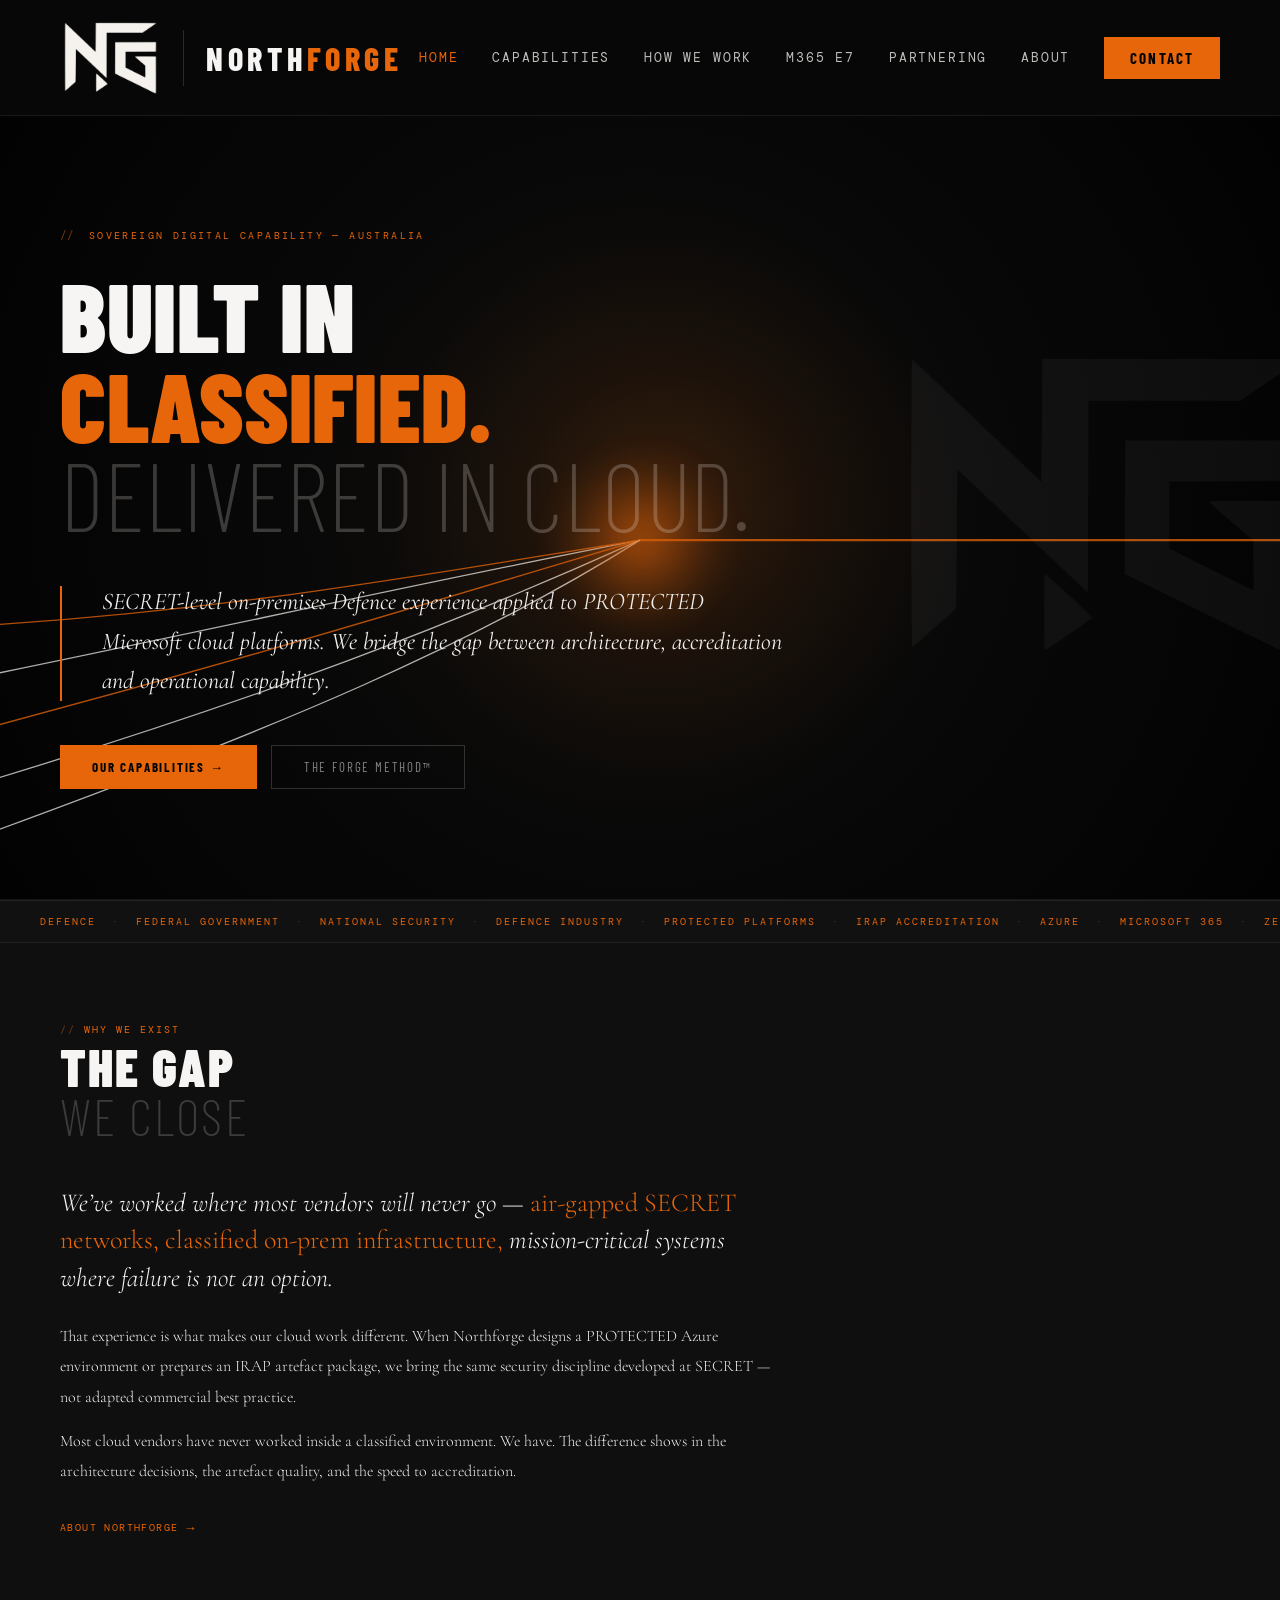
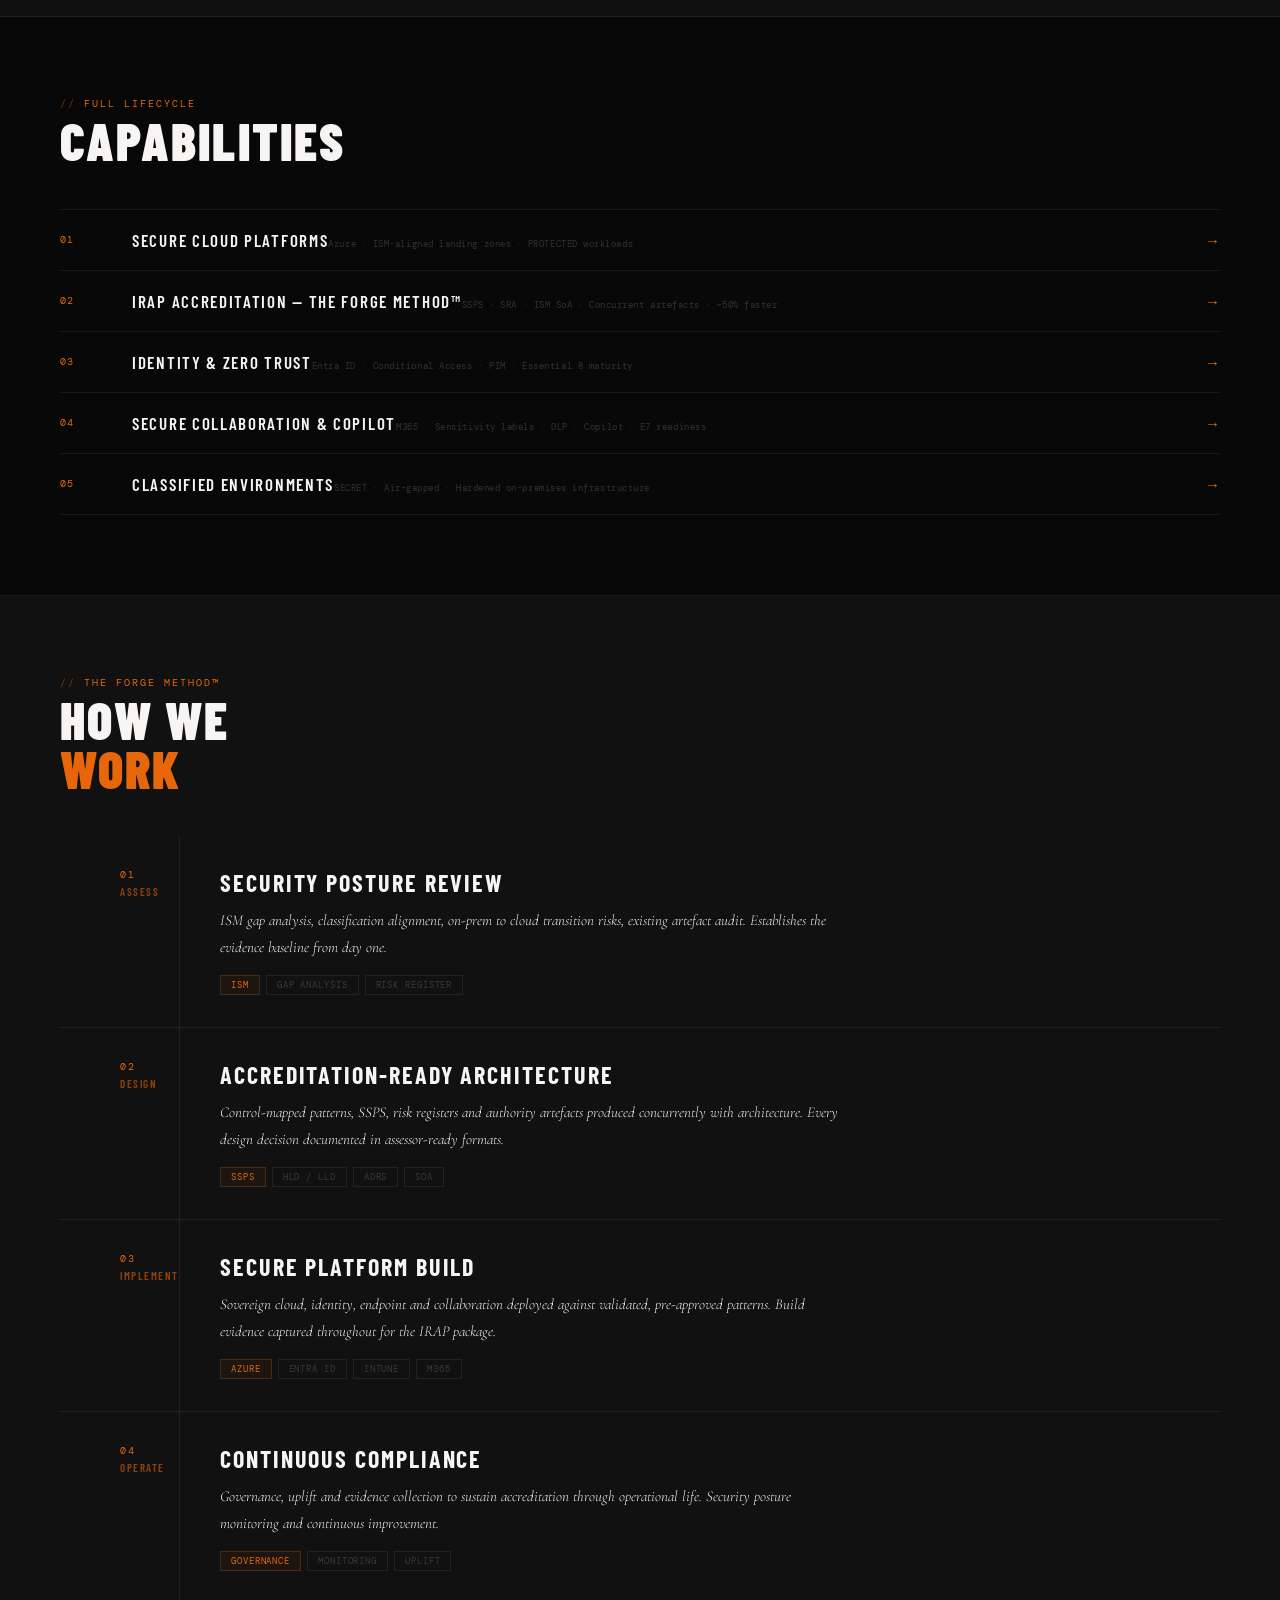
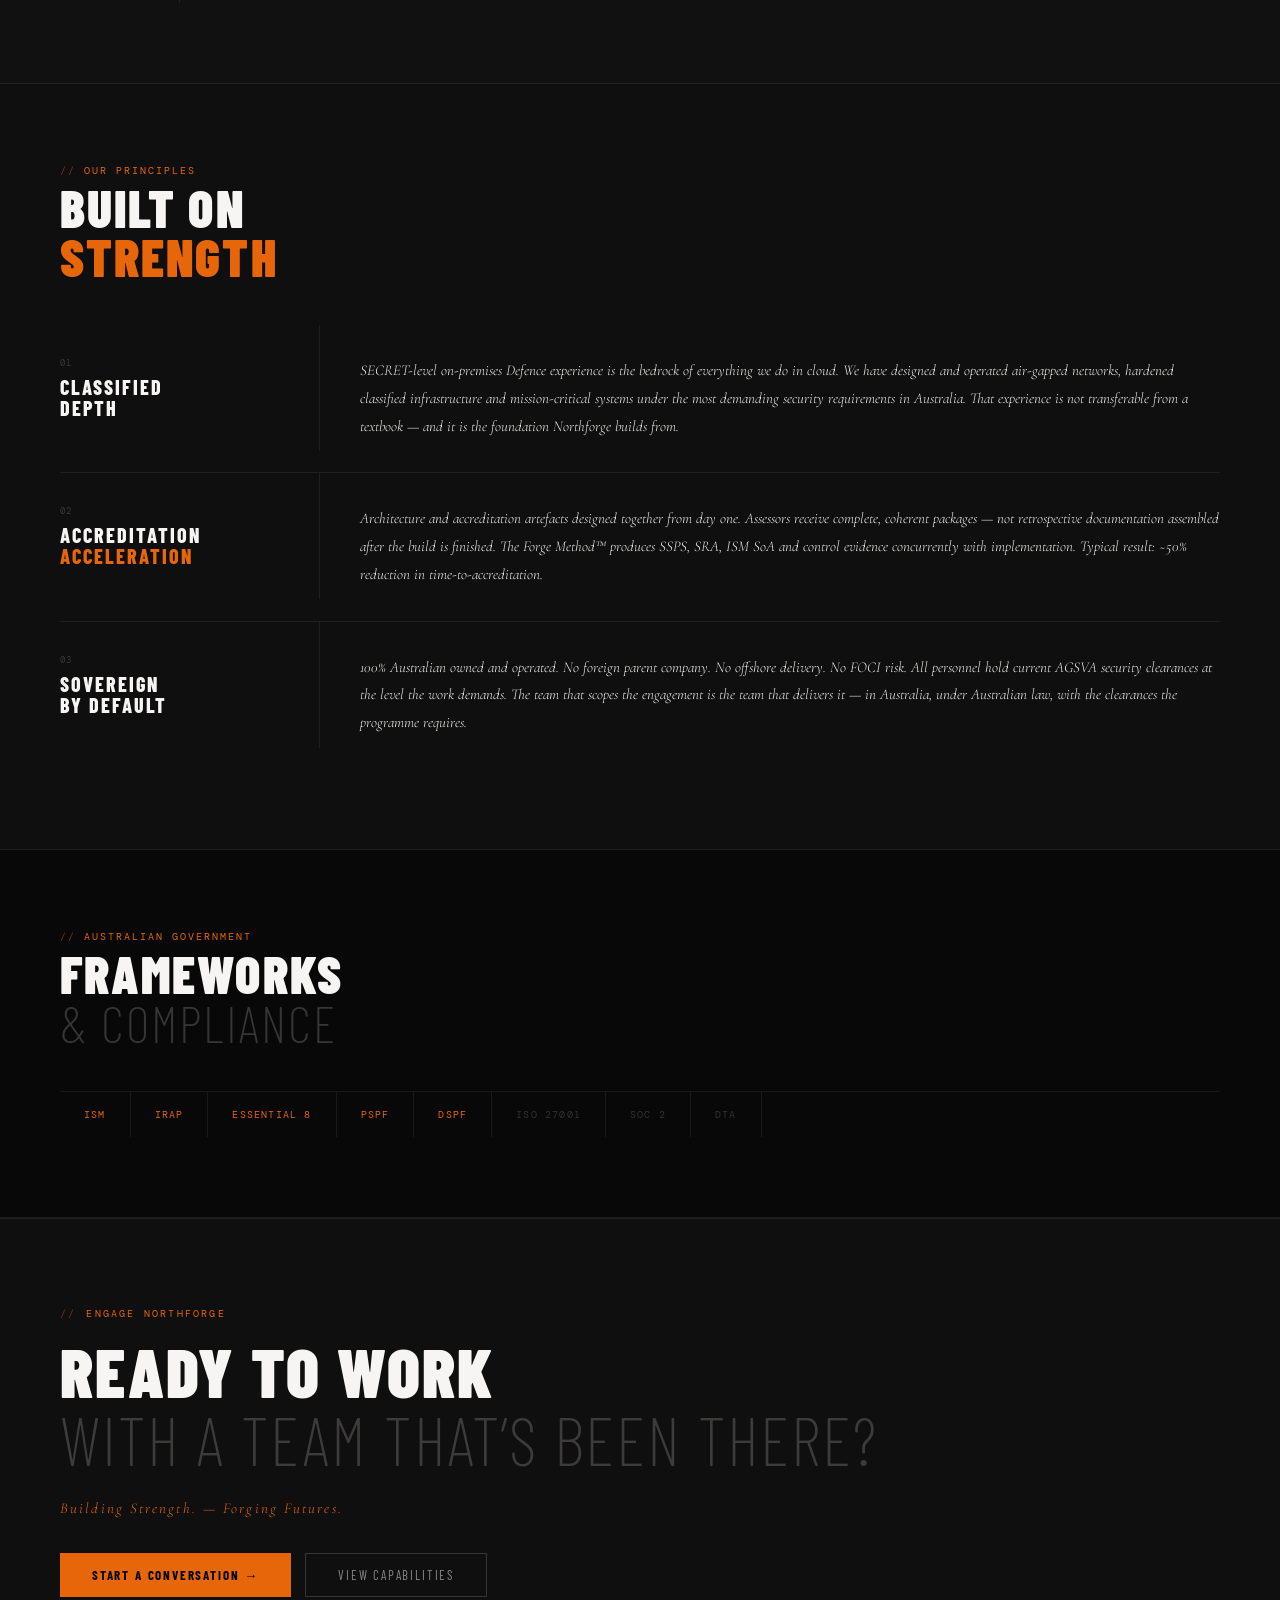
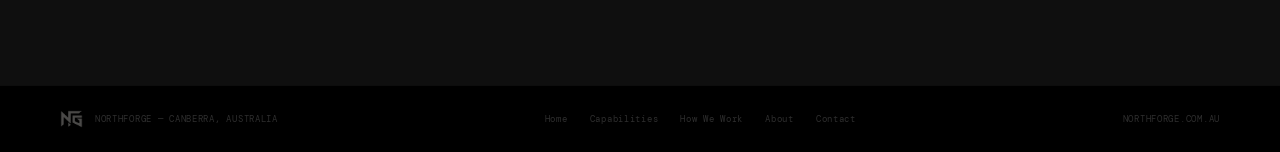
==== commit 1d9e1168: "Make forge lines converge into single outgoing line" ====
--- a/index.html
+++ b/index.html
@@ -43,11 +43,13 @@
  <section class="hero forge-hero">
   <div class="forge-lines" aria-hidden="true">
     <svg viewBox="0 0 1200 720" preserveAspectRatio="none">
-      <path d="M-40,520 C210,470 390,430 600,390 L1240,390" />
-      <path d="M-40,570 C230,500 410,445 600,390 L1240,390" />
-      <path d="M-40,620 C250,535 430,465 600,390 L1240,390" />
-      <path d="M-40,470 C220,455 405,420 600,390 L1240,390" />
-      <path d="M-40,670 C270,560 445,485 600,390 L1240,390" />
+     <path class="forge-in" d="M-40,520 C210,470 390,430 600,390" />
+      <path class="forge-in" d="M-40,570 C230,500 410,445 600,390" />
+      <path class="forge-in" d="M-40,620 C250,535 430,465 600,390" />
+      <path class="forge-in" d="M-40,470 C220,455 405,420 600,390" />
+      <path class="forge-in" d="M-40,670 C270,560 445,485 600,390" />
+
+      <path class="forge-out" d="M600,390 L1240,390" />
     </svg>
     <div class="forge-glow"></div>
   </div>
--- a/_shared.css
+++ b/_shared.css
@@ -96,6 +96,16 @@
   animation:forgeDraw 4s ease forwards, forgePulse 7s ease-in-out infinite;
 }
 
+.forge-lines .forge-out{
+  stroke:rgba(232,102,10,.9);
+  stroke-width:2;
+  opacity:.9;
+}
+
+.forge-lines .forge-in{
+  stroke-width:1.2;
+}
+
 .forge-lines path:nth-child(2),
 .forge-lines path:nth-child(4){
   stroke:rgba(232,102,10,.85);
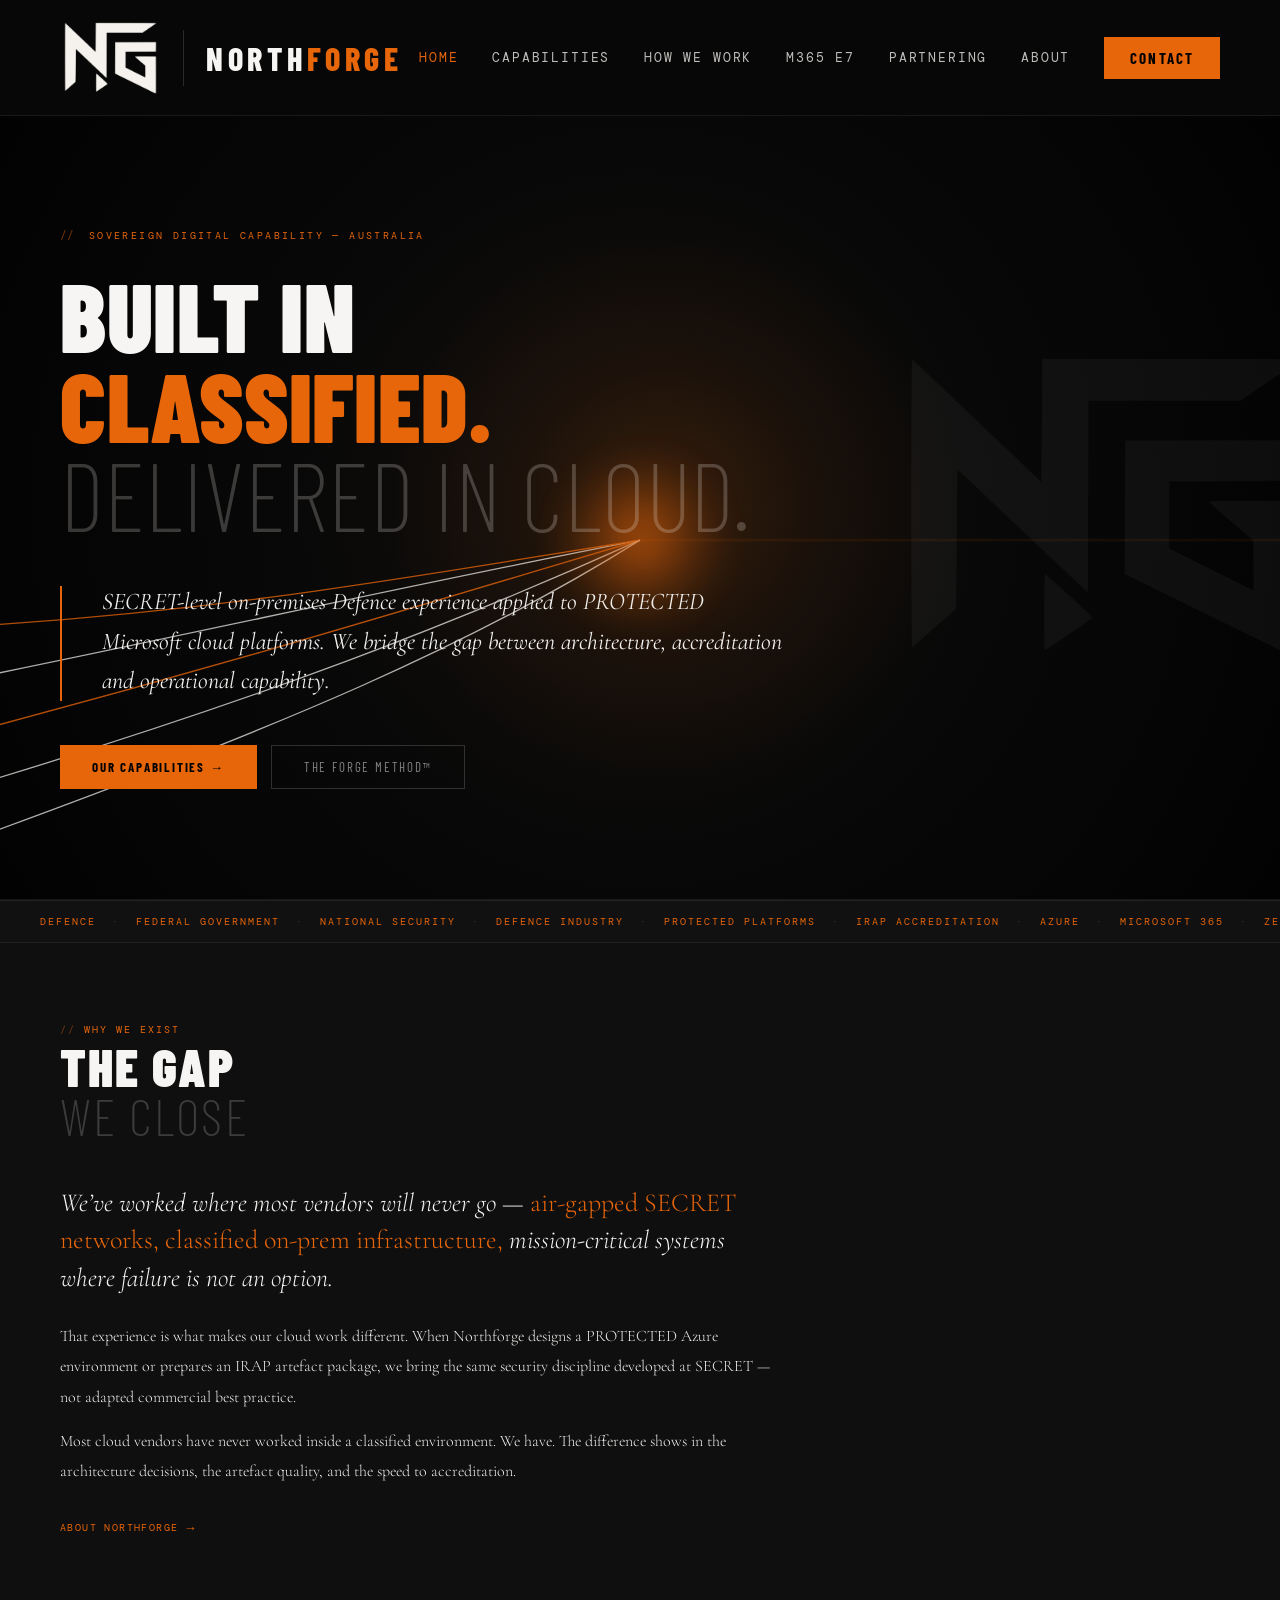
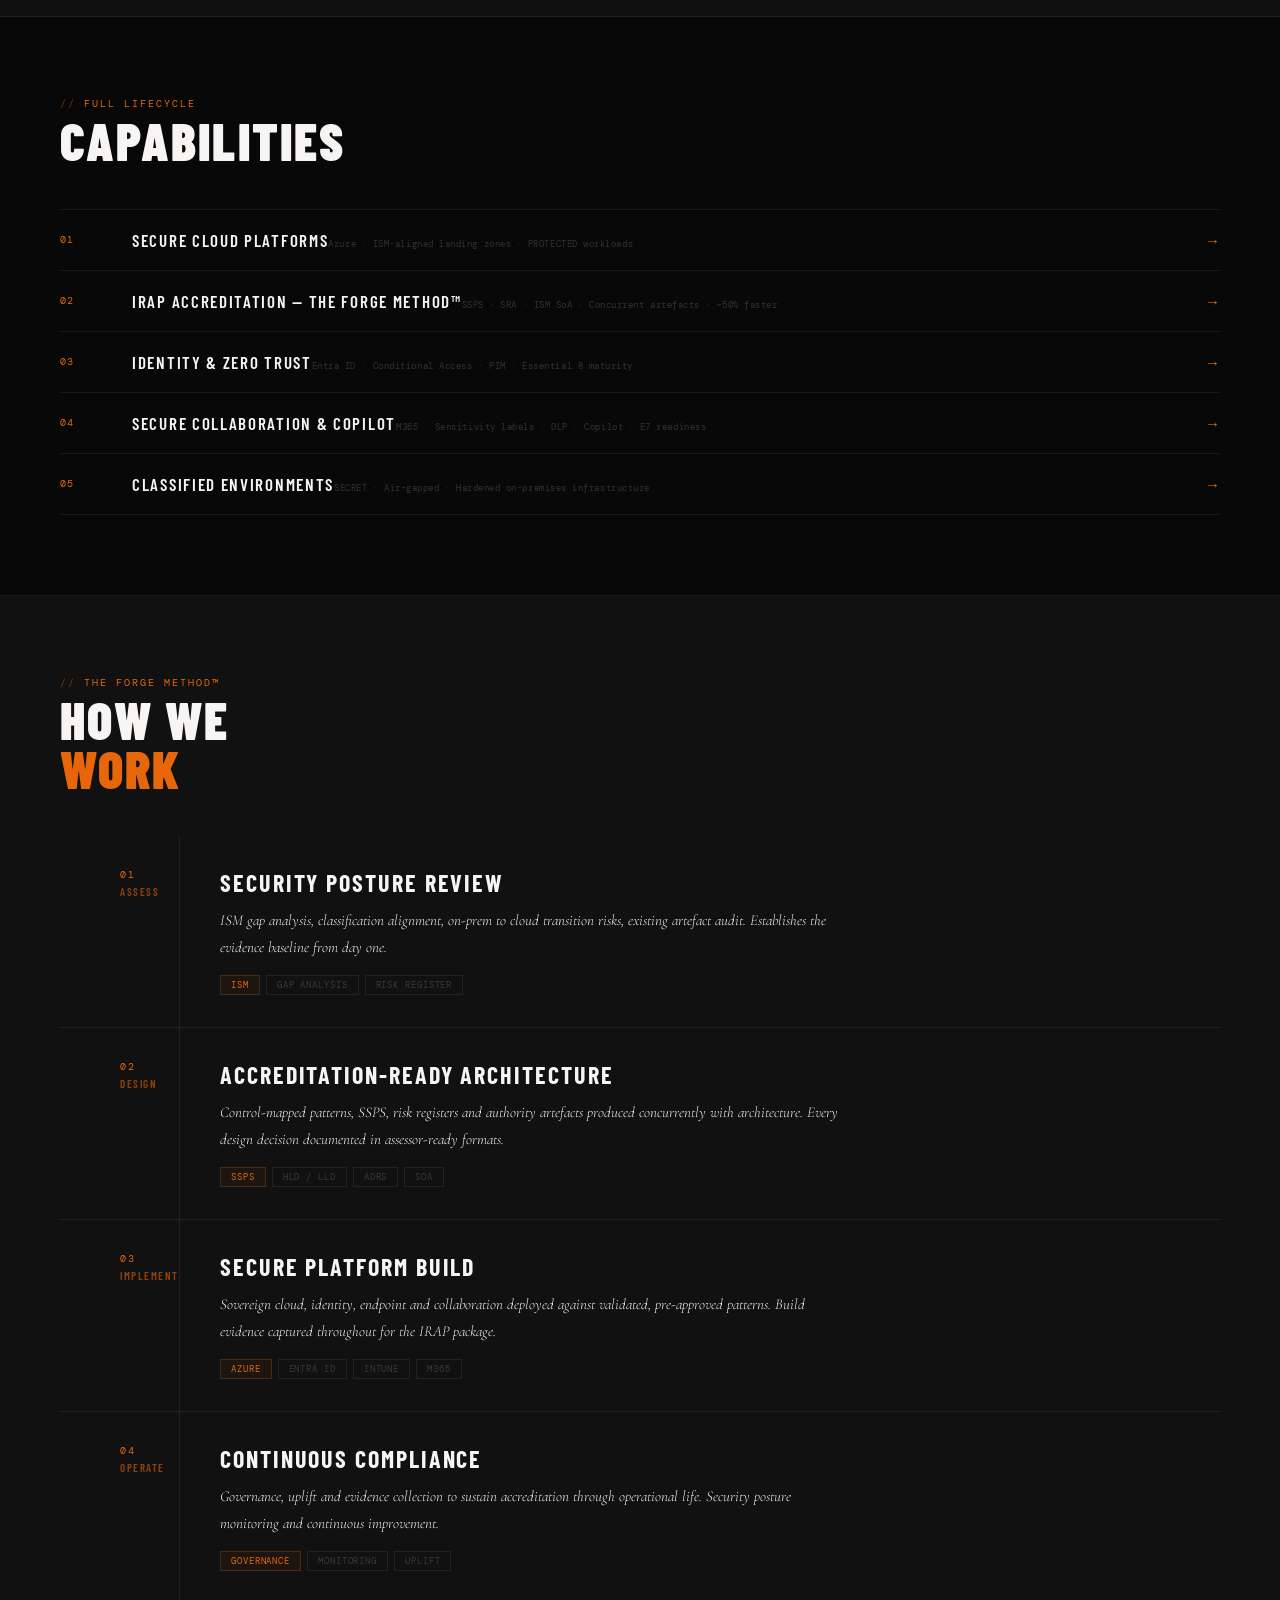
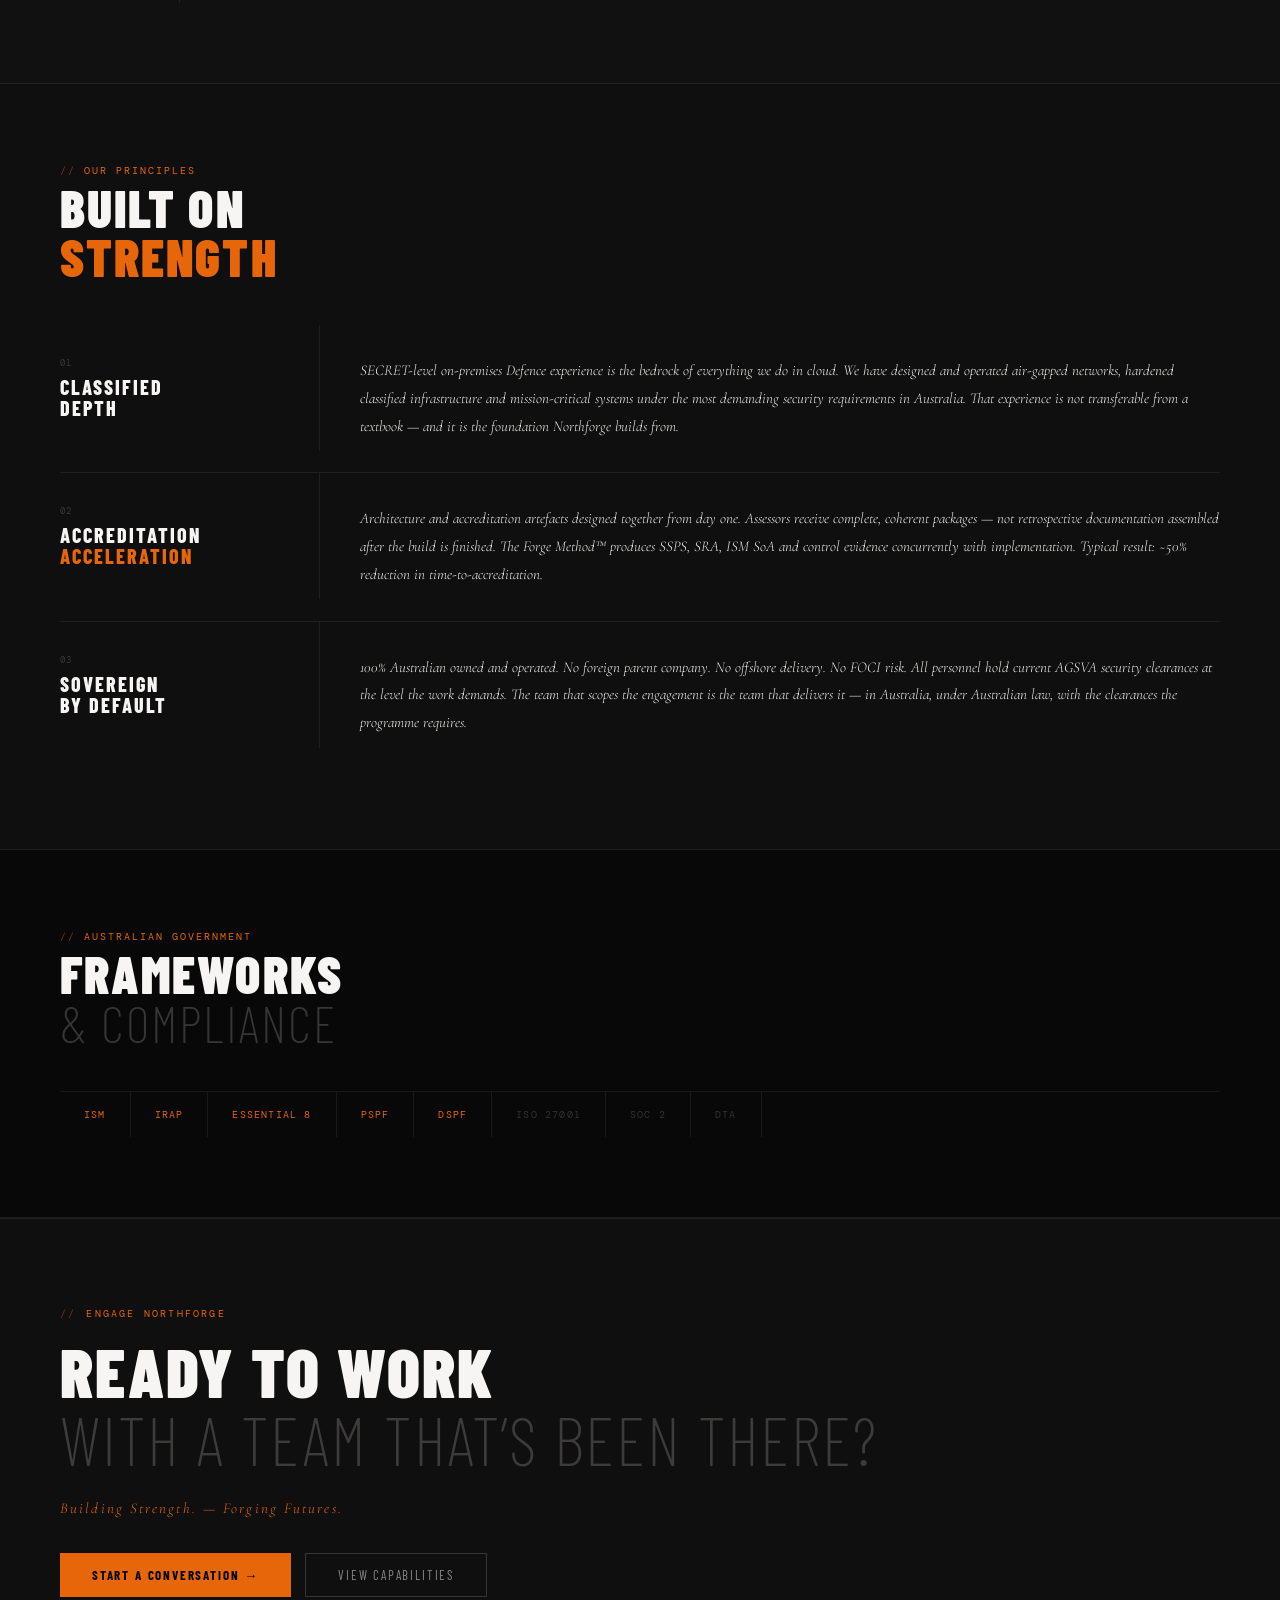
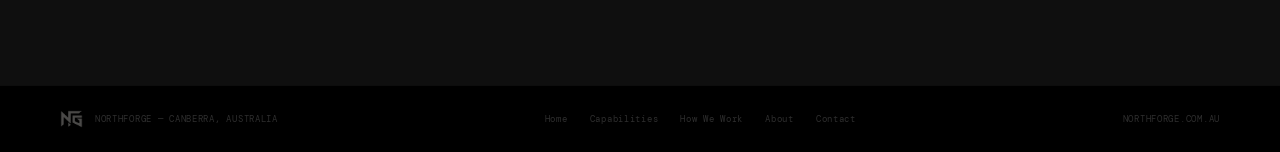
==== commit b69b01d7: "Make forge animation use single exit line" ====
--- a/index.html
+++ b/index.html
@@ -43,14 +43,14 @@
  <section class="hero forge-hero">
   <div class="forge-lines" aria-hidden="true">
     <svg viewBox="0 0 1200 720" preserveAspectRatio="none">
-     <path class="forge-in" d="M-40,520 C210,470 390,430 600,390" />
+      <path class="forge-in" d="M-40,520 C210,470 390,430 600,390" />
       <path class="forge-in" d="M-40,570 C230,500 410,445 600,390" />
       <path class="forge-in" d="M-40,620 C250,535 430,465 600,390" />
       <path class="forge-in" d="M-40,470 C220,455 405,420 600,390" />
       <path class="forge-in" d="M-40,670 C270,560 445,485 600,390" />
 
       <path class="forge-out" d="M600,390 L1240,390" />
-    </svg>
+</svg>
     <div class="forge-glow"></div>
   </div>
 
--- a/_shared.css
+++ b/_shared.css
@@ -98,8 +98,8 @@
 
 .forge-lines .forge-out{
   stroke:rgba(232,102,10,.9);
-  stroke-width:2;
-  opacity:.9;
+  stroke-width:2.4;
+  opacity:.1;
 }
 
 .forge-lines .forge-in{
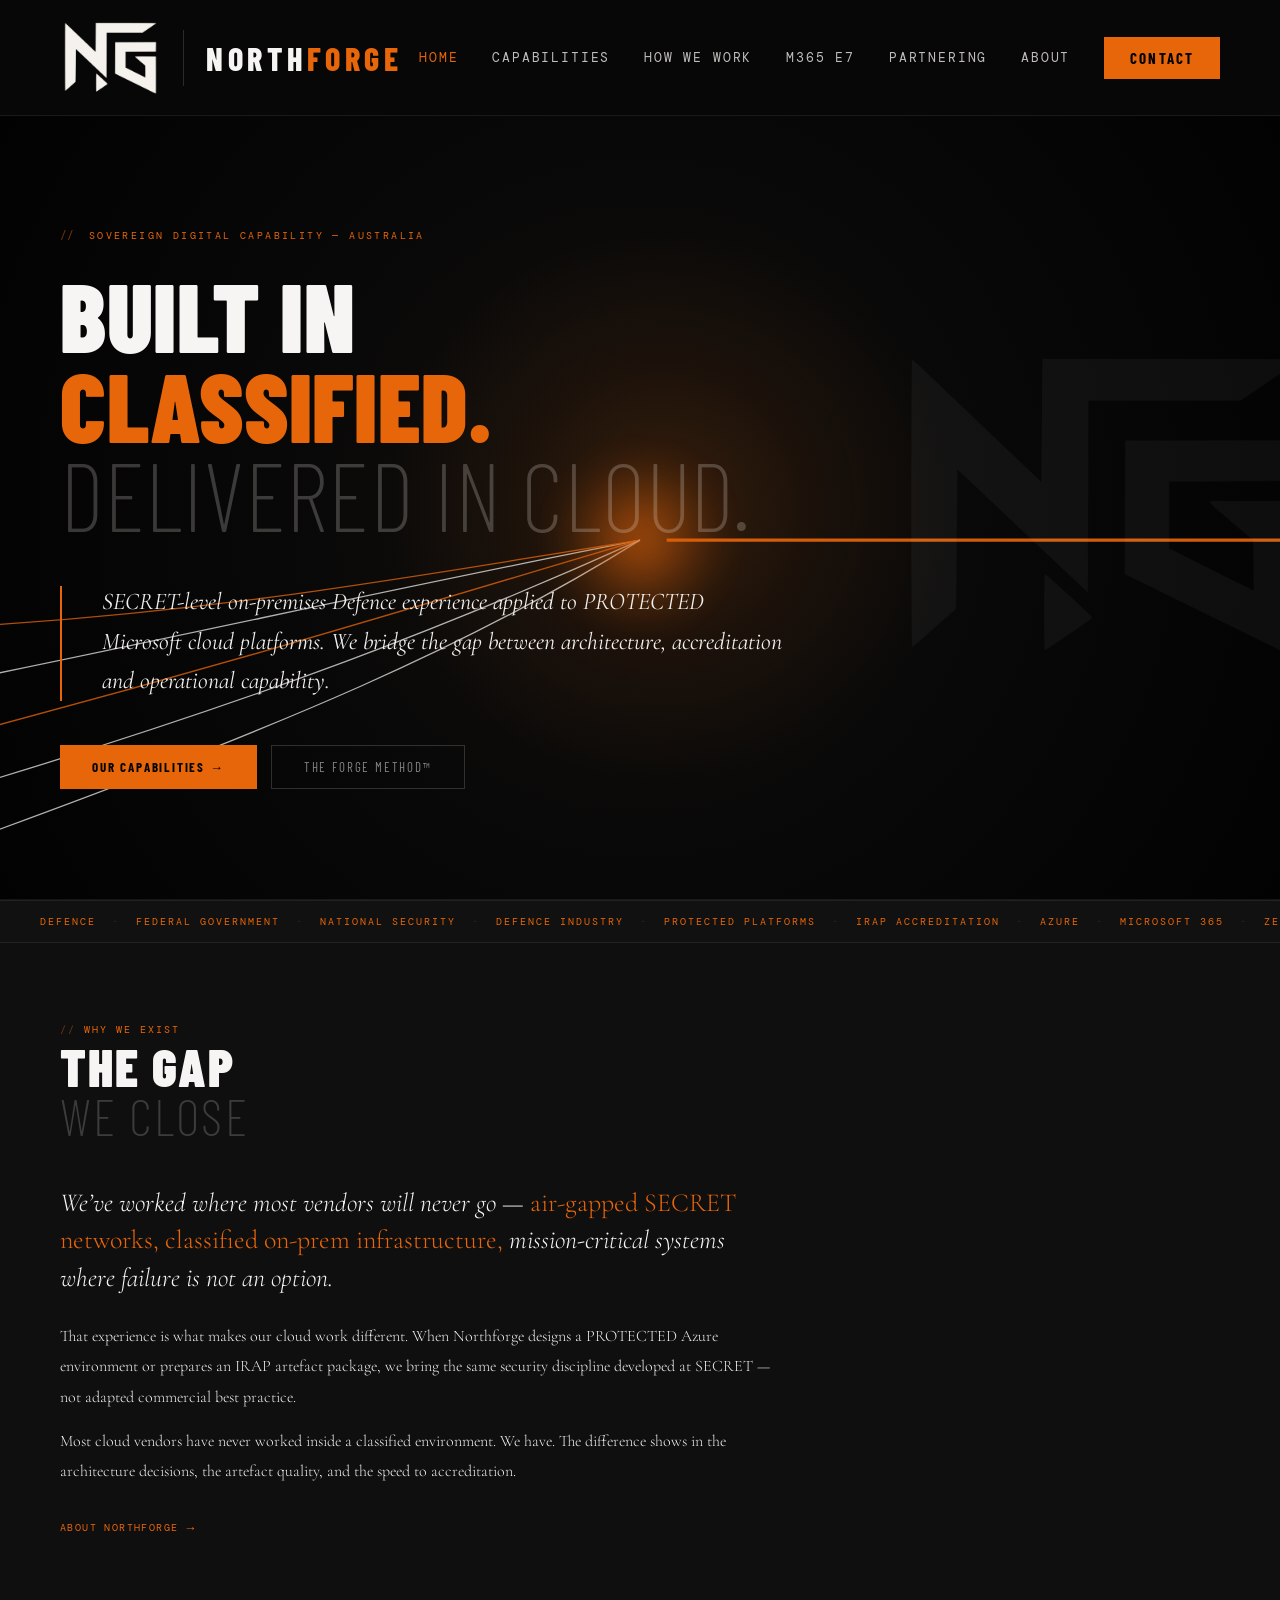
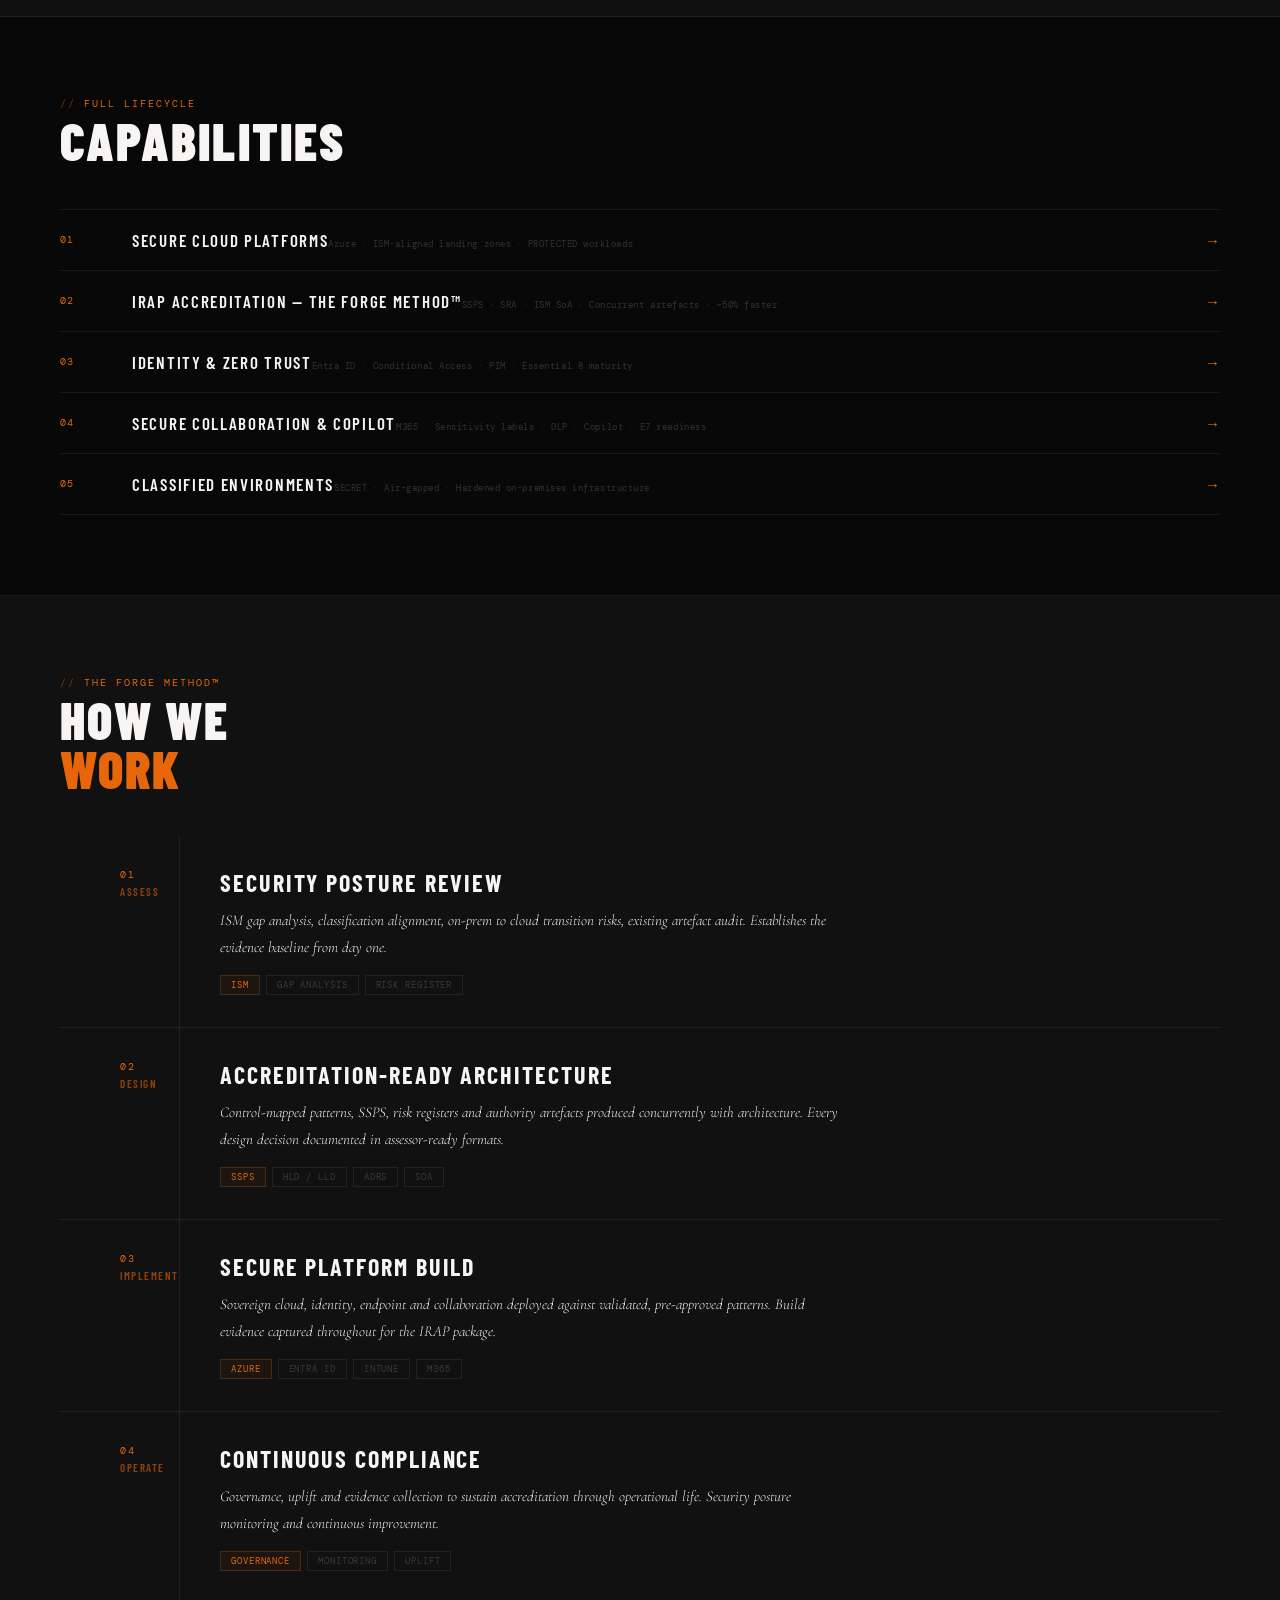
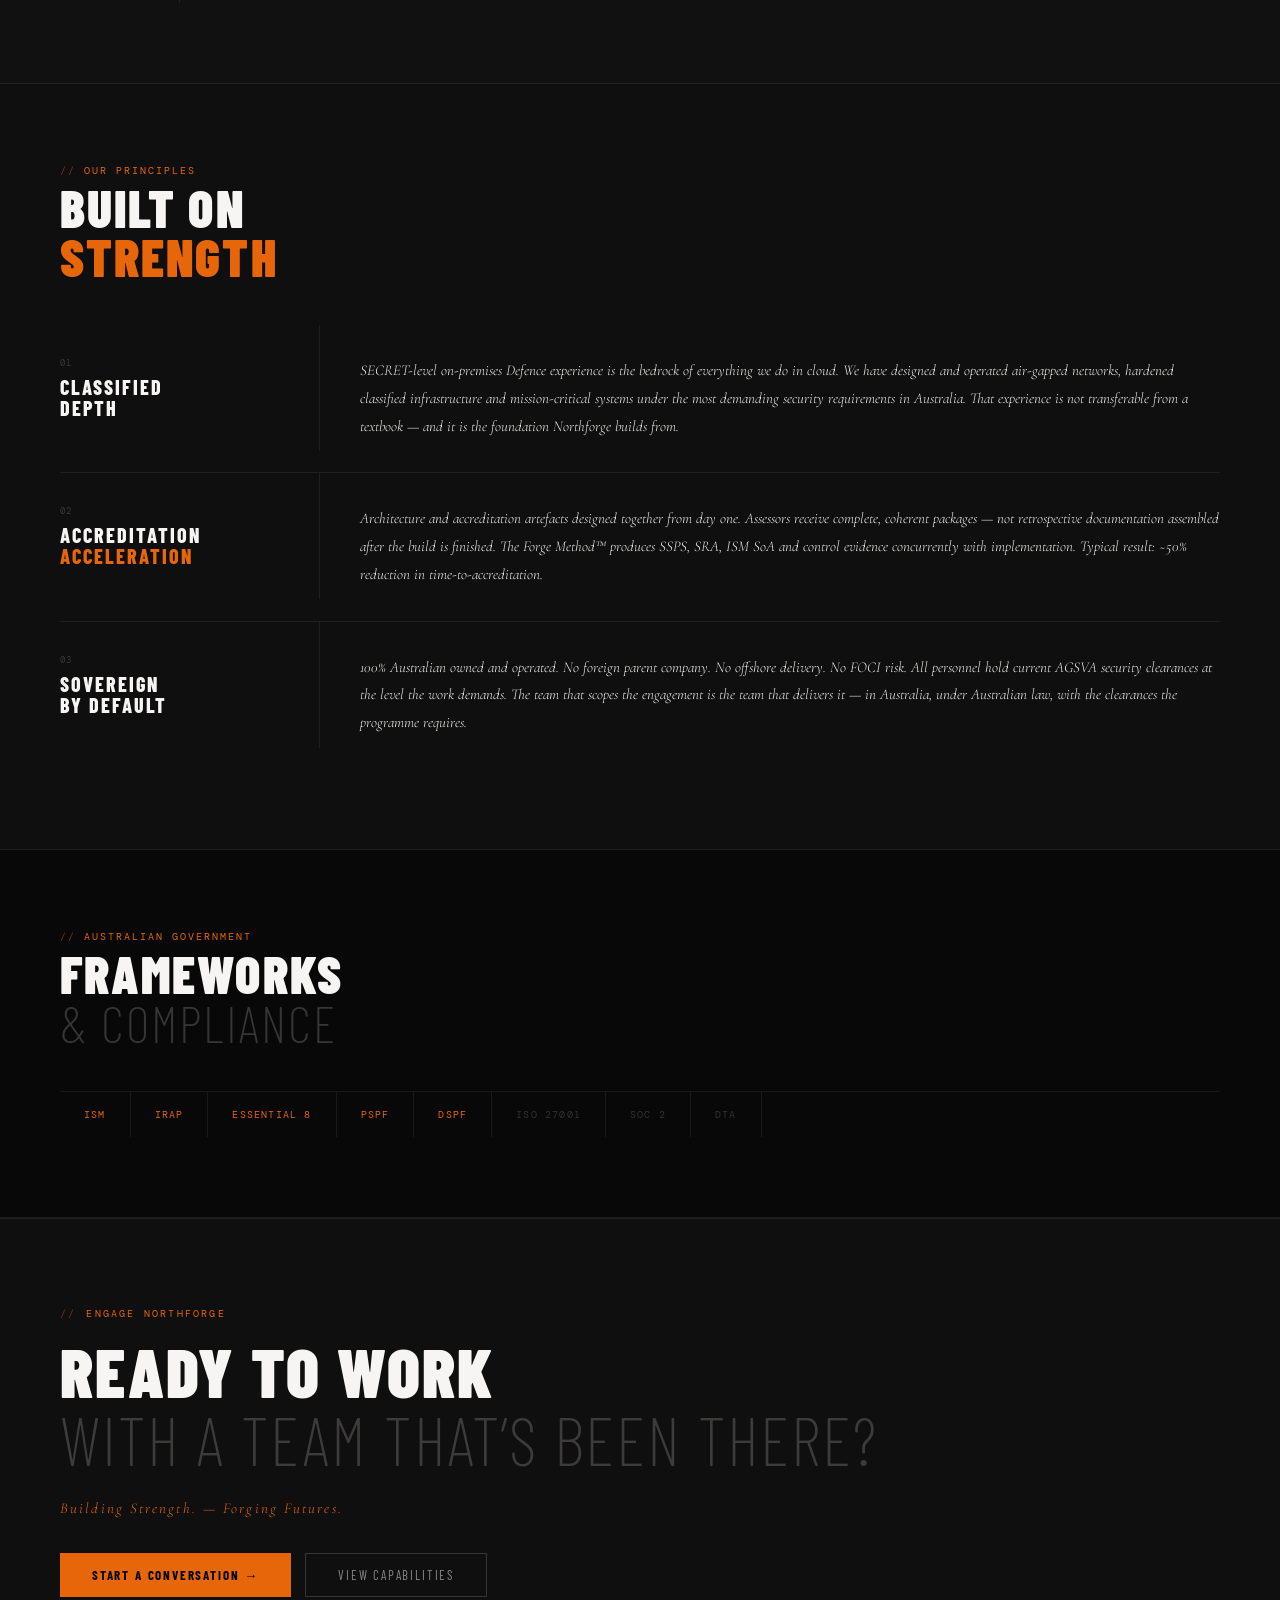
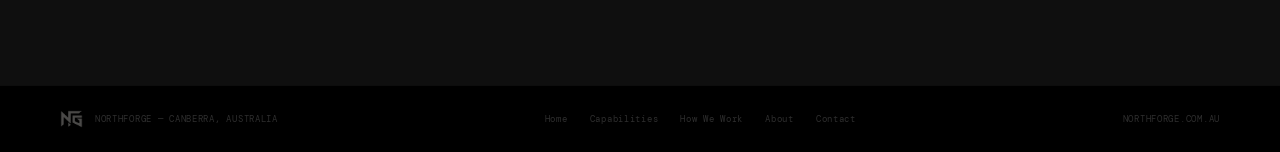
==== commit efbb2ad8: "Offset forge outgoing line from convergence point" ====
--- a/index.html
+++ b/index.html
@@ -49,7 +49,7 @@
       <path class="forge-in" d="M-40,470 C220,455 405,420 600,390" />
       <path class="forge-in" d="M-40,670 C270,560 445,485 600,390" />
 
-      <path class="forge-out" d="M600,390 L1240,390" />
+      <path class="forge-out" d="M625,390 L1240,390" />
 </svg>
     <div class="forge-glow"></div>
   </div>
--- a/_shared.css
+++ b/_shared.css
@@ -96,19 +96,19 @@
   animation:forgeDraw 4s ease forwards, forgePulse 7s ease-in-out infinite;
 }
 
+.forge-lines .forge-in:nth-child(2),
+.forge-lines .forge-in:nth-child(4){
+  stroke:rgba(232,102,10,.85);
+}
+
 .forge-lines .forge-out{
-  stroke:rgba(232,102,10,.9);
-  stroke-width:2.4;
-  opacity:.1;
+  stroke:rgba(232,102,10,1);
+  stroke-width:3;
+  opacity:1;
 }
 
 .forge-lines .forge-in{
   stroke-width:1.2;
-}
-
-.forge-lines path:nth-child(2),
-.forge-lines path:nth-child(4){
-  stroke:rgba(232,102,10,.85);
 }
 
 .forge-glow{
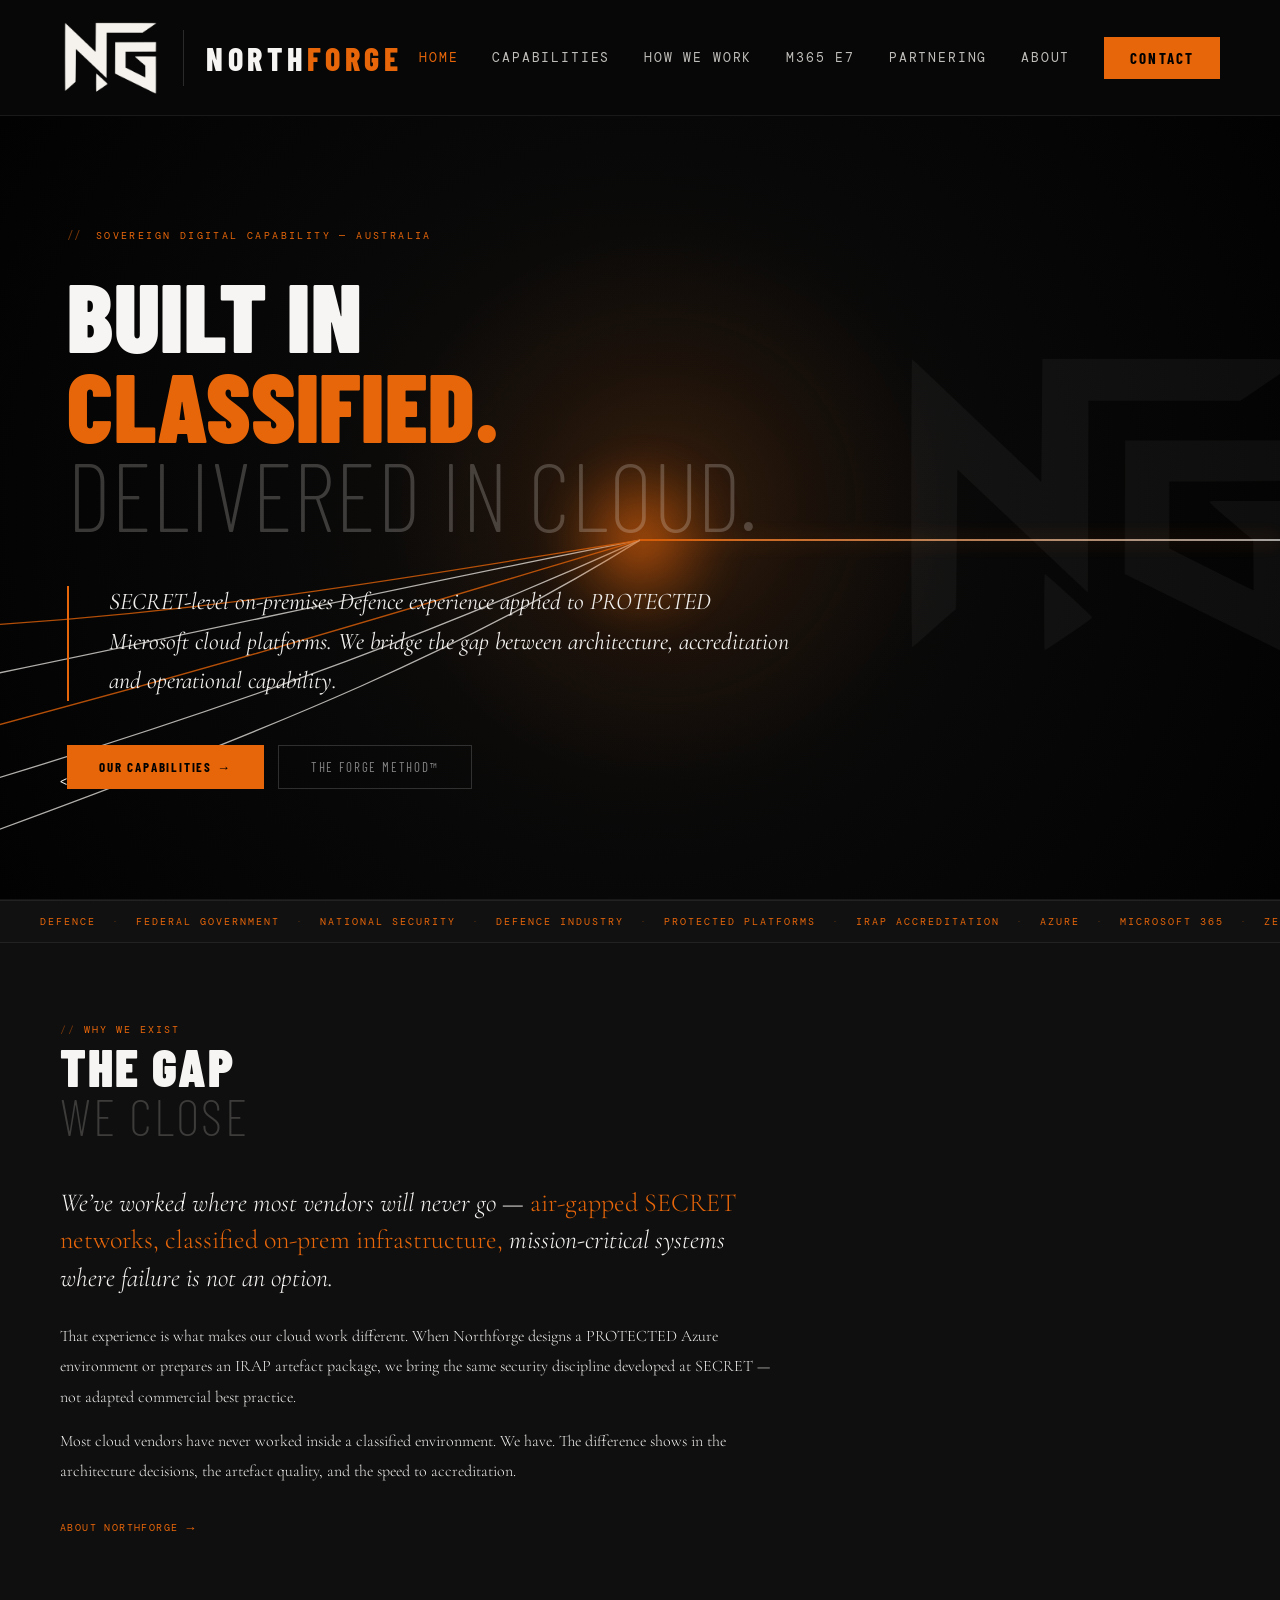
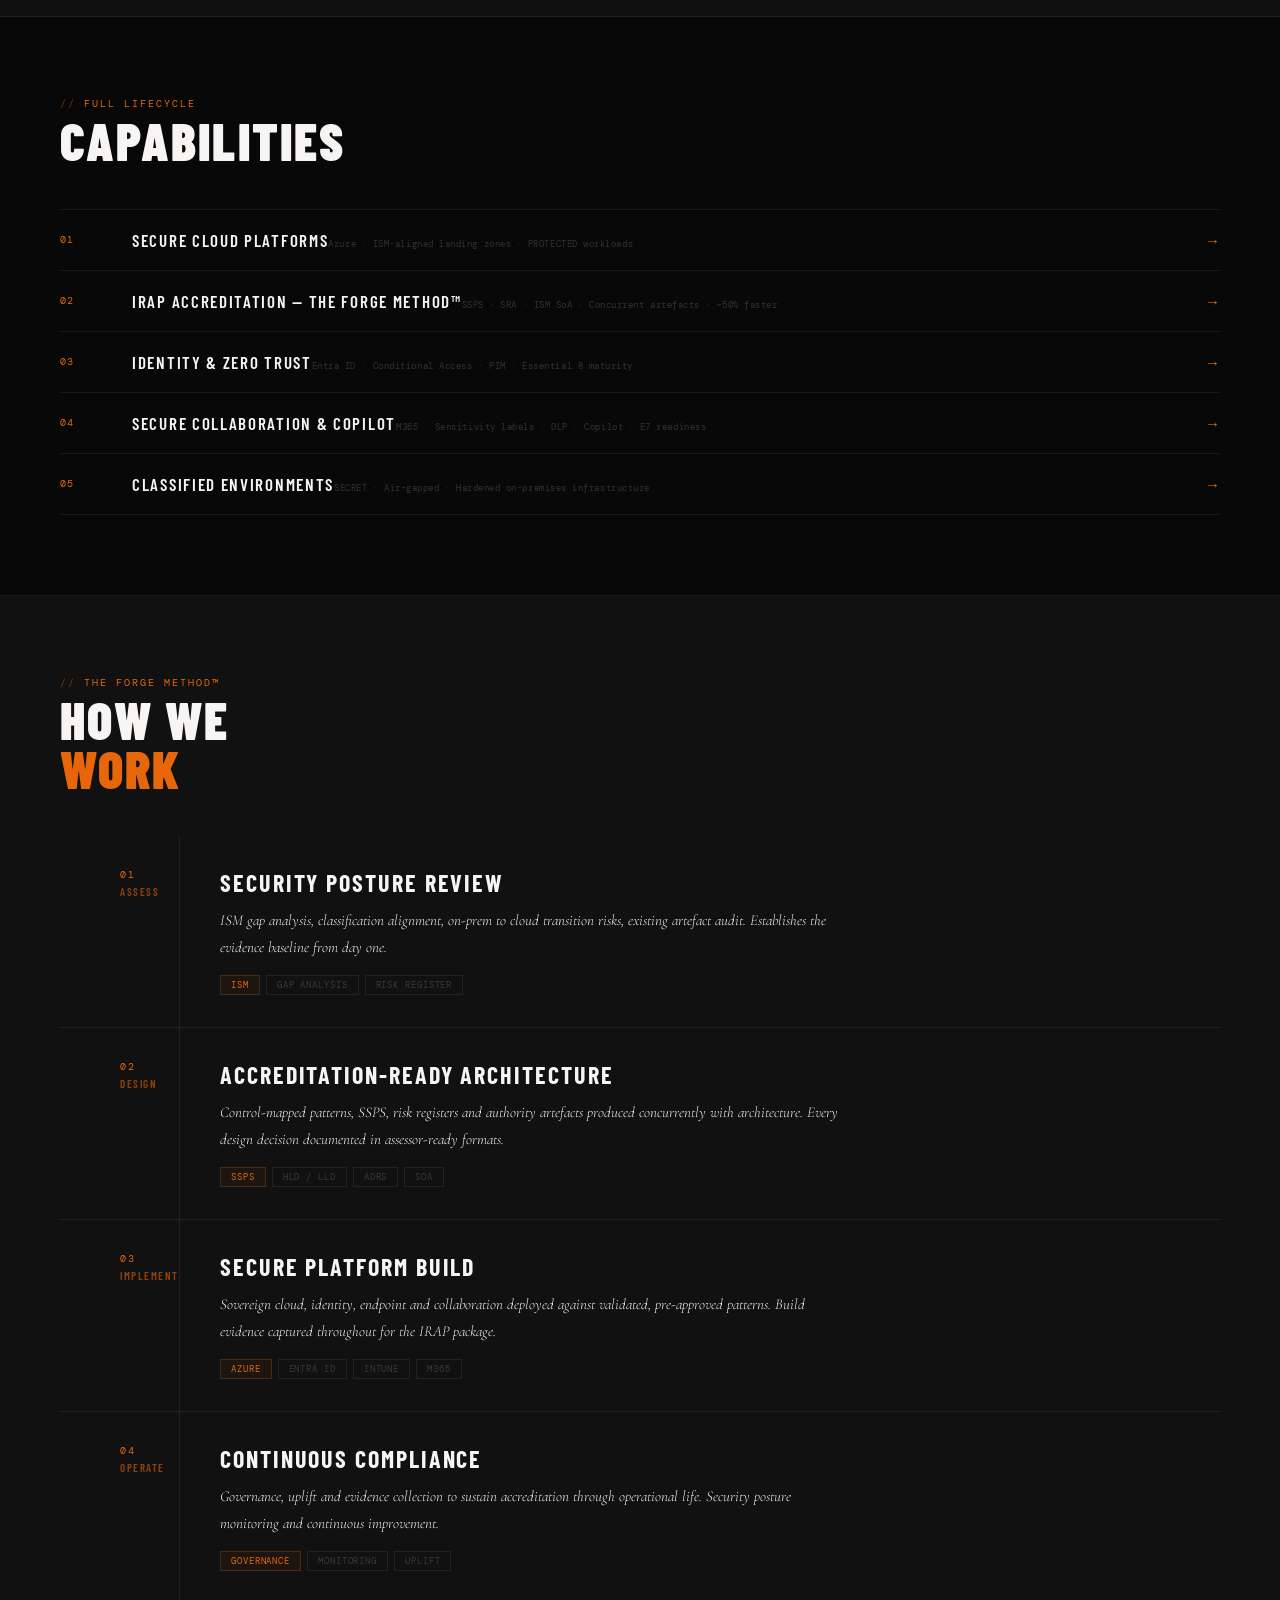
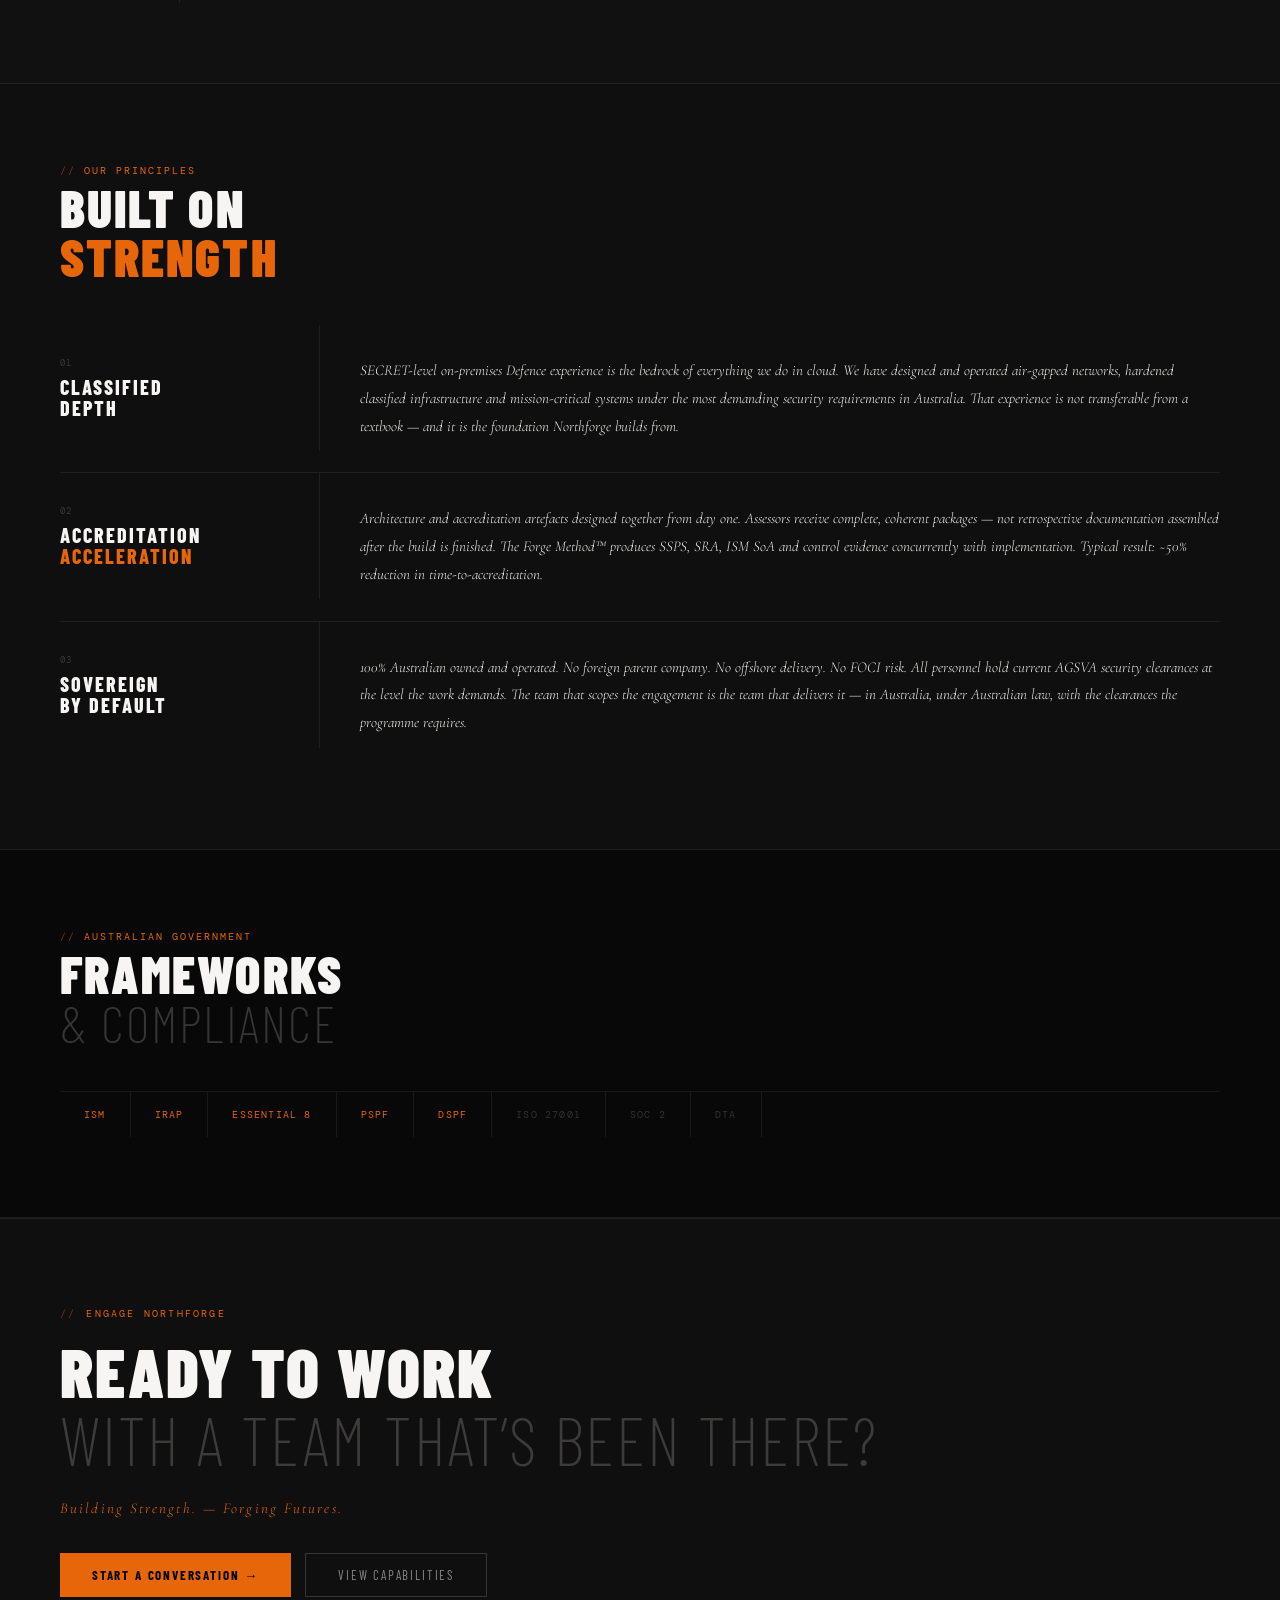
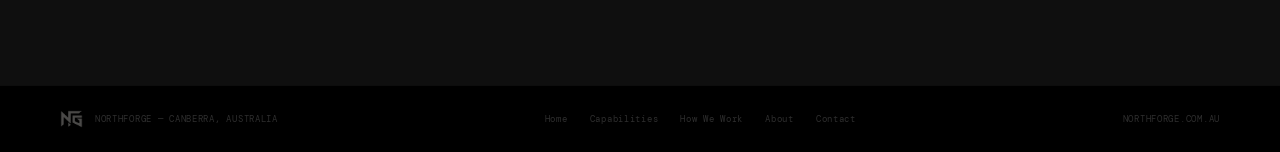
==== commit cd1035a9: "Use single CSS line after forge convergence" ====
--- a/index.html
+++ b/index.html
@@ -41,18 +41,17 @@
     <a href="/engage.html" class="nav-contact">Contact</a>
   </div>
  <section class="hero forge-hero">
-  <div class="forge-lines" aria-hidden="true">
-    <svg viewBox="0 0 1200 720" preserveAspectRatio="none">
-      <path class="forge-in" d="M-40,520 C210,470 390,430 600,390" />
-      <path class="forge-in" d="M-40,570 C230,500 410,445 600,390" />
-      <path class="forge-in" d="M-40,620 C250,535 430,465 600,390" />
-      <path class="forge-in" d="M-40,470 C220,455 405,420 600,390" />
-      <path class="forge-in" d="M-40,670 C270,560 445,485 600,390" />
-
-      <path class="forge-out" d="M625,390 L1240,390" />
-</svg>
-    <div class="forge-glow"></div>
-  </div>
+  <<div class="forge-lines" aria-hidden="true">
+  <svg viewBox="0 0 1200 720" preserveAspectRatio="none">
+    <path class="forge-in" d="M-40,520 C210,470 390,430 600,390" />
+    <path class="forge-in" d="M-40,570 C230,500 410,445 600,390" />
+    <path class="forge-in" d="M-40,620 C250,535 430,465 600,390" />
+    <path class="forge-in" d="M-40,470 C220,455 405,420 600,390" />
+    <path class="forge-in" d="M-40,670 C270,560 445,485 600,390" />
+  </svg>
+  <div class="forge-single-line"></div>
+  <div class="forge-glow"></div>
+</div>
 
   <img class="hero-mark-ghost" src="/ng-mark-large.png" alt="">
 
--- a/_shared.css
+++ b/_shared.css
@@ -123,6 +123,22 @@
   opacity:.85;
   animation:forgeGlow 5s ease-in-out infinite;
 }
+.forge-single-line{
+  position:absolute;
+  left:50%;
+  top:54.2%;
+  width:50%;
+  height:2px;
+  background:linear-gradient(90deg, rgba(232,102,10,1), rgba(245,242,237,.72));
+  transform:translateY(-50%);
+  box-shadow:0 0 18px rgba(232,102,10,.55);
+  animation:forgeSinglePulse 7s ease-in-out infinite;
+}
+
+@keyframes forgeSinglePulse{
+  0%,100%{opacity:.45;}
+  50%{opacity:1;}
+}
 
 .hero-mark-ghost{
   position:absolute;
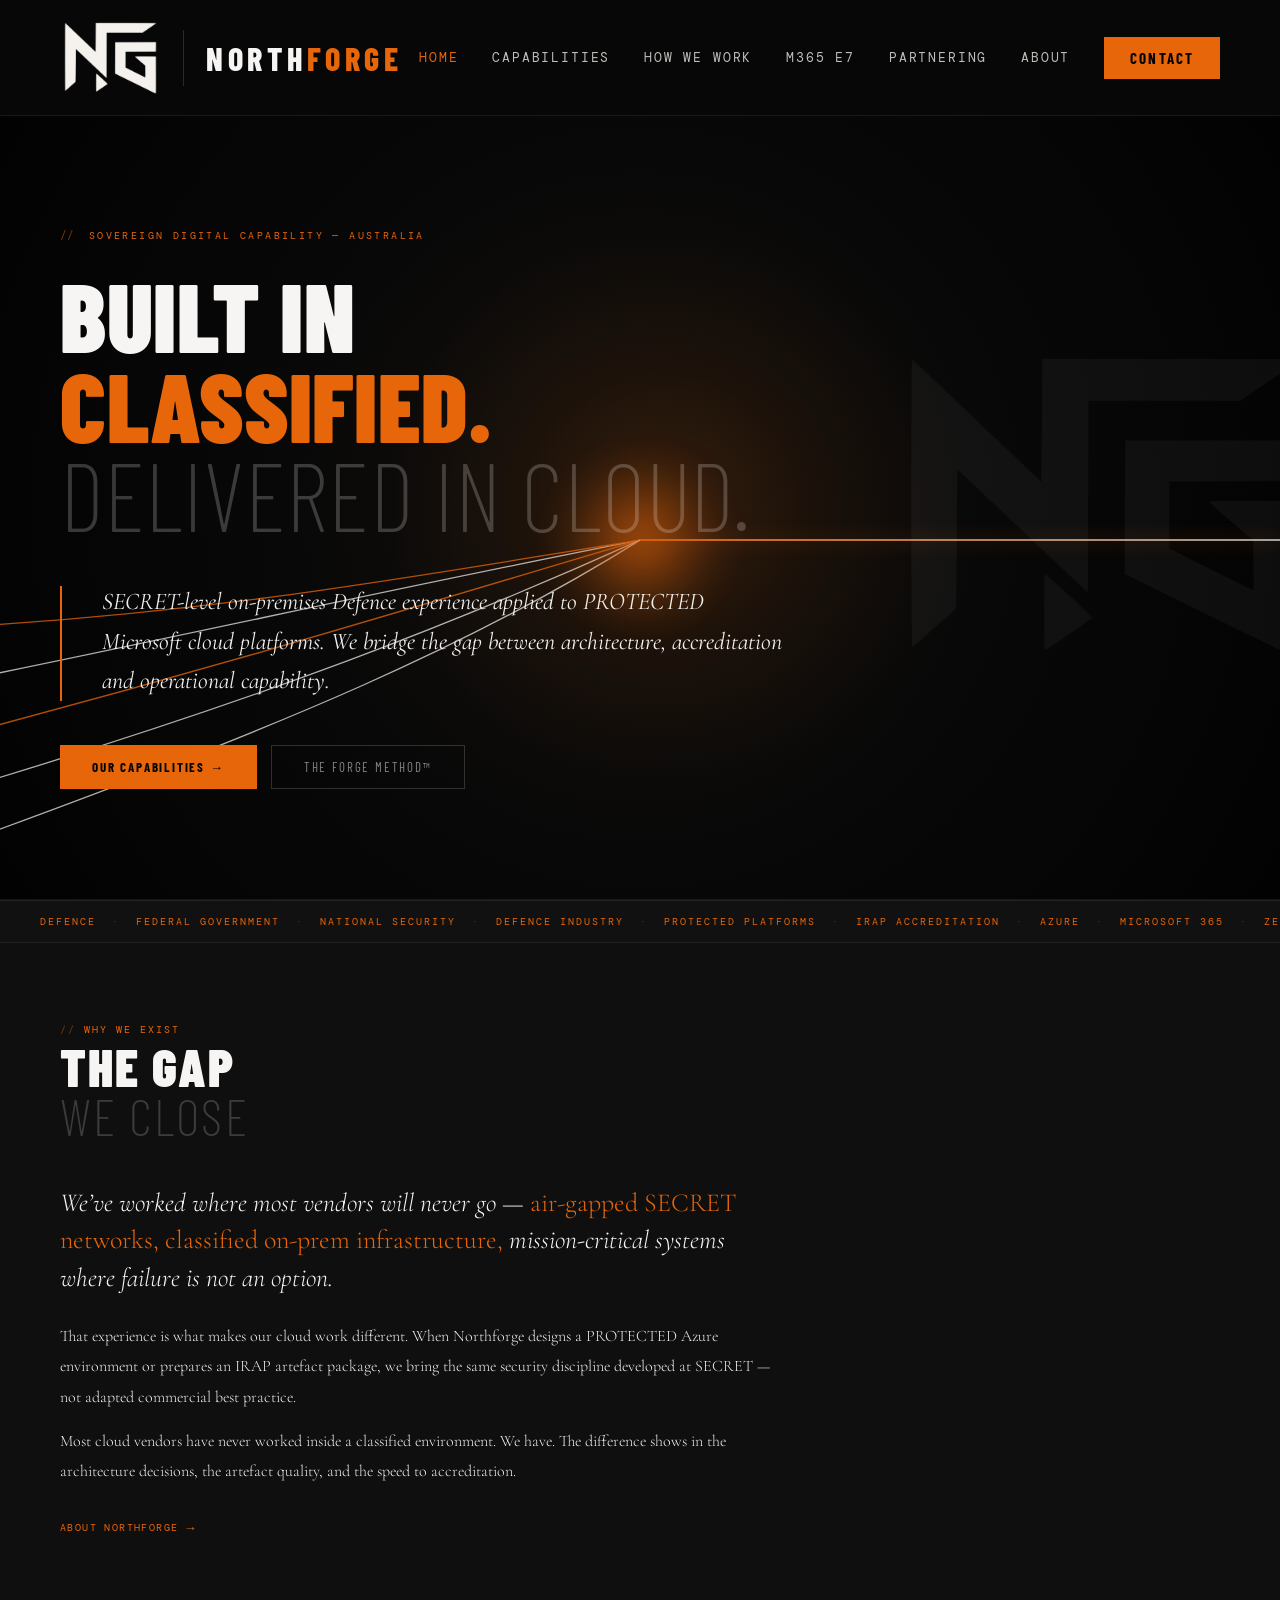
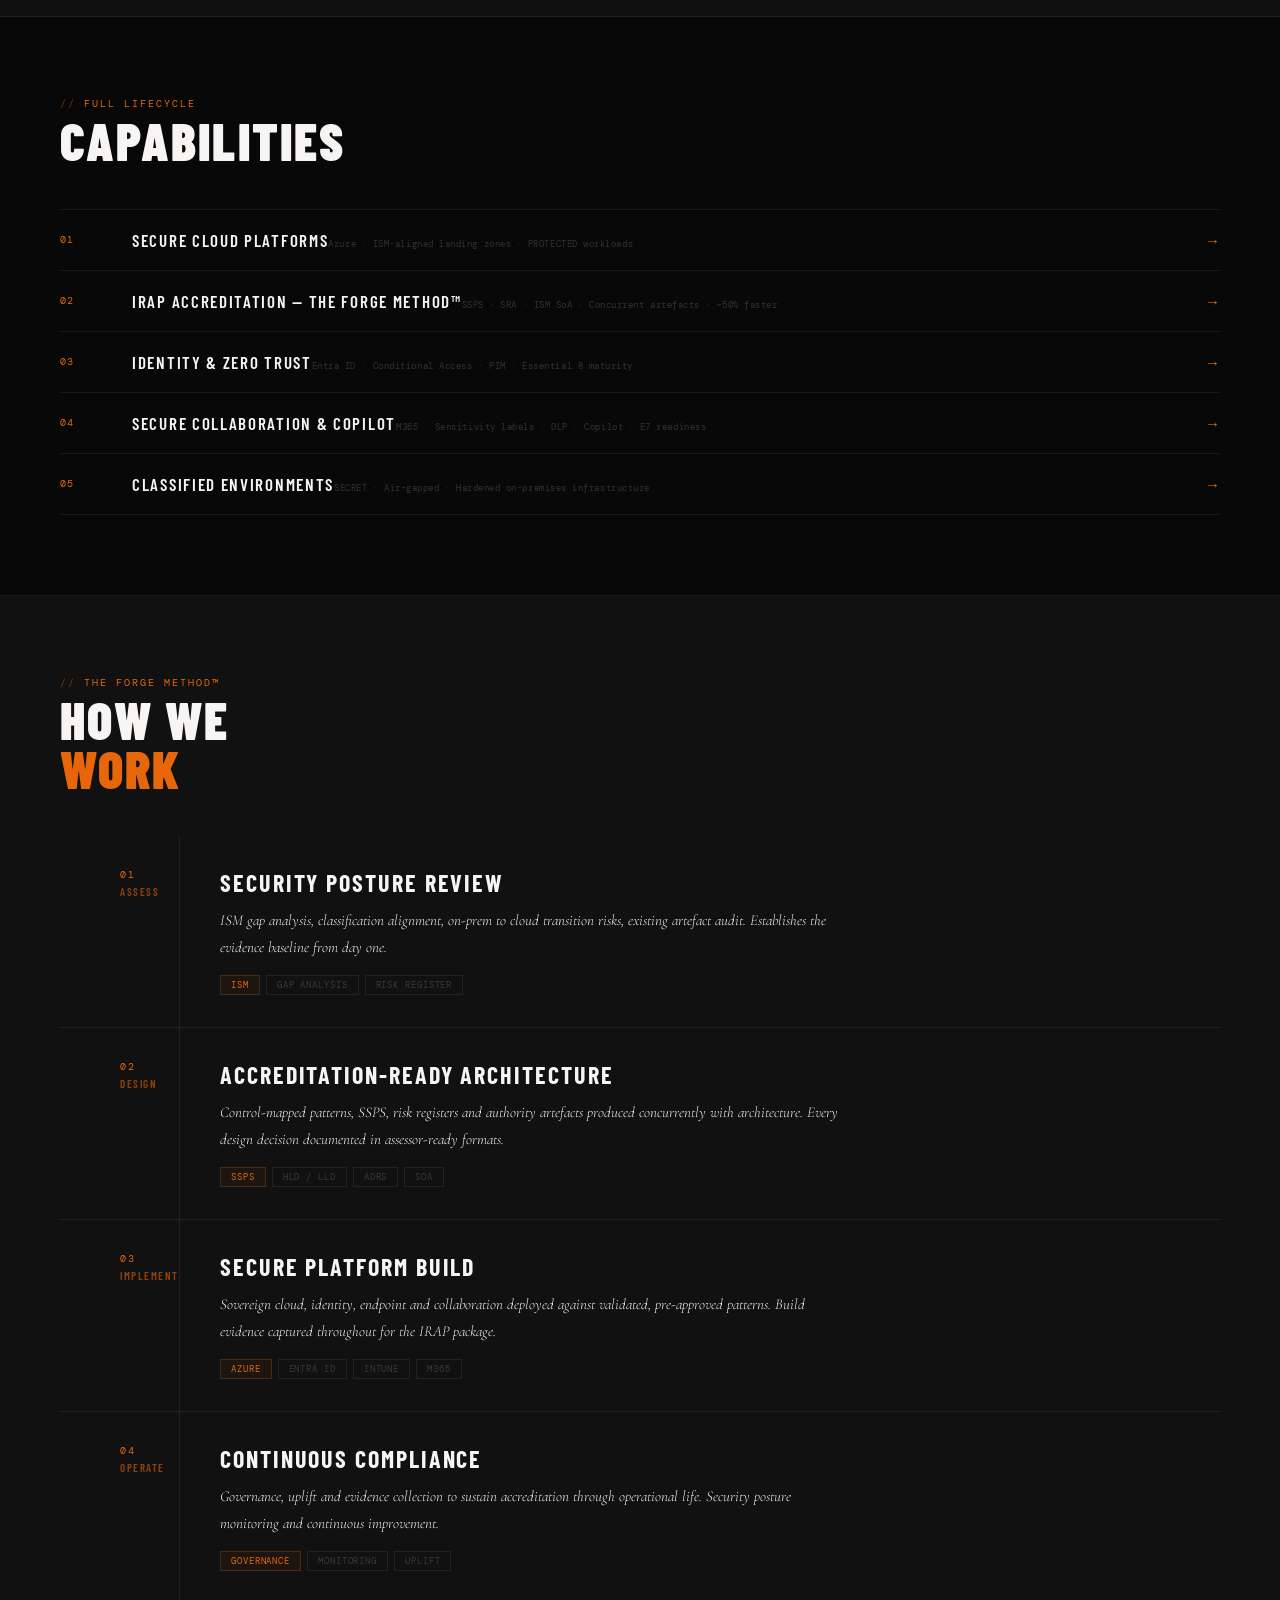
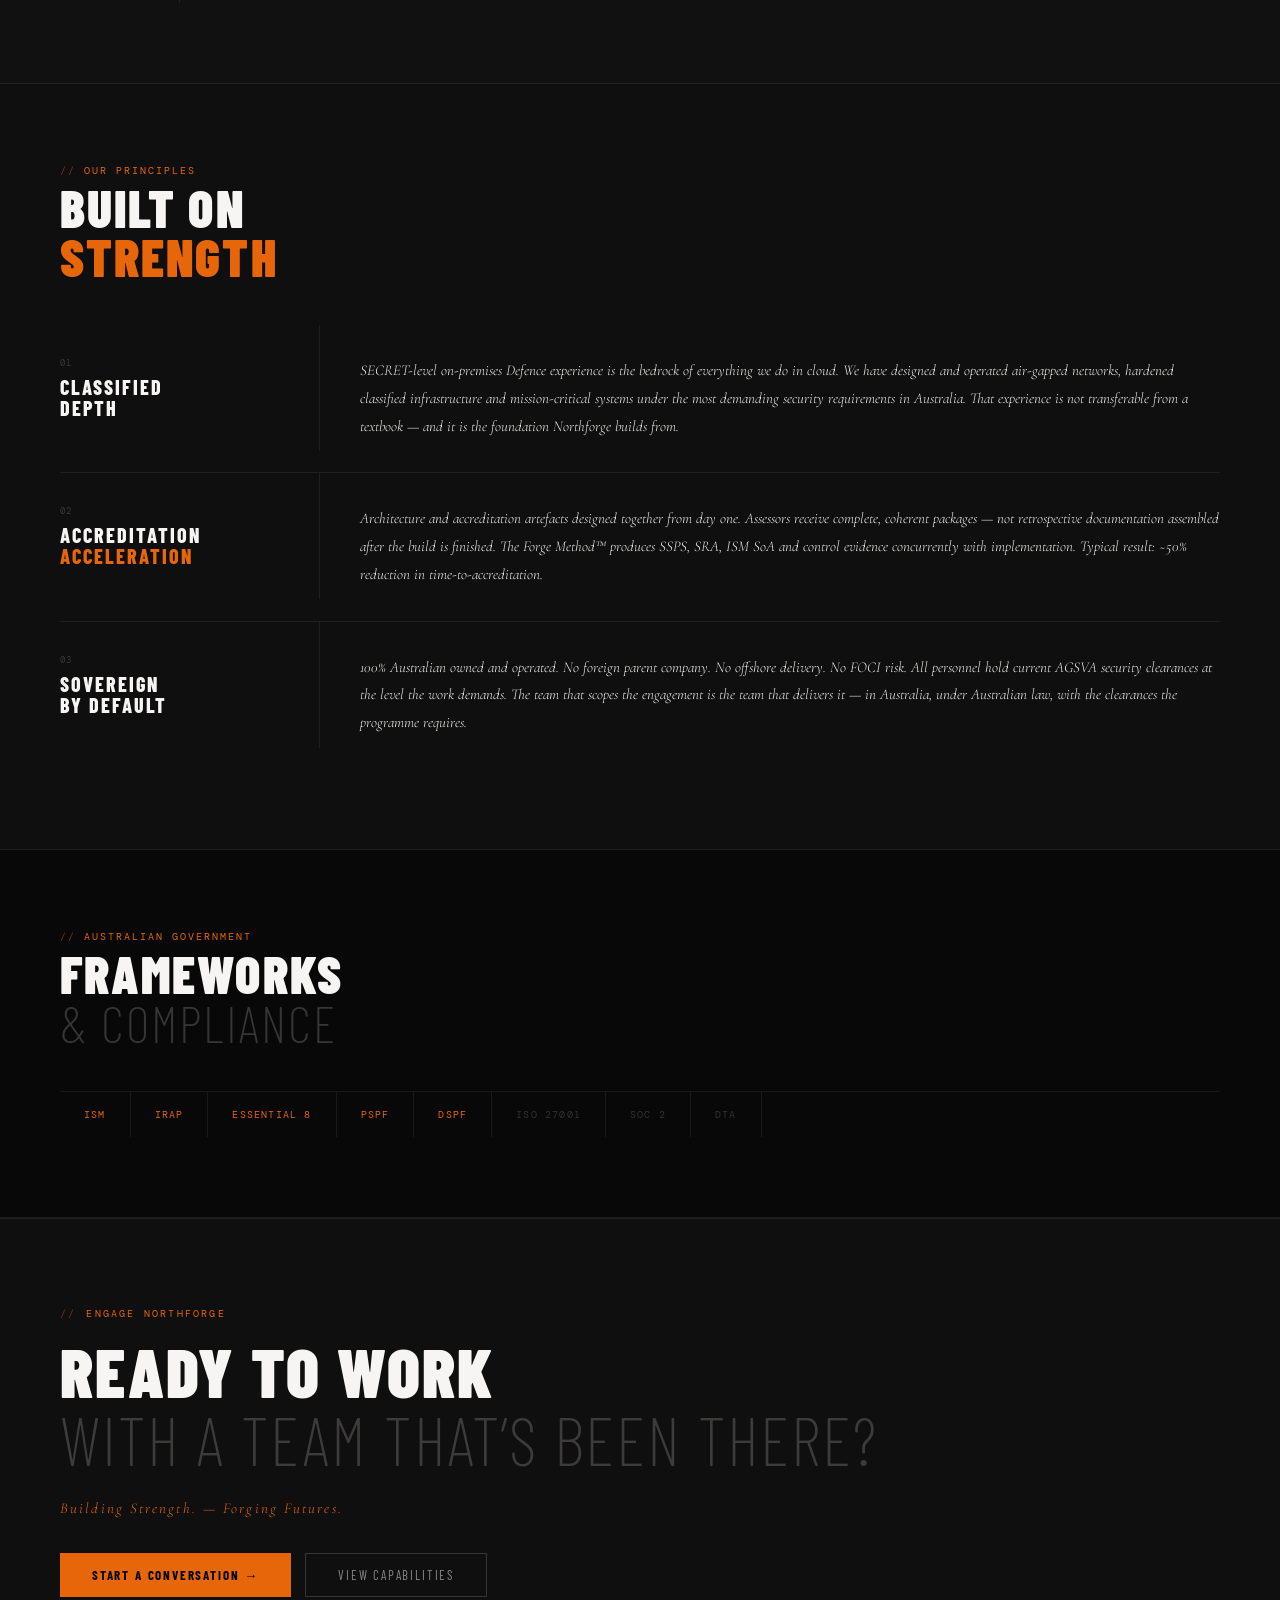
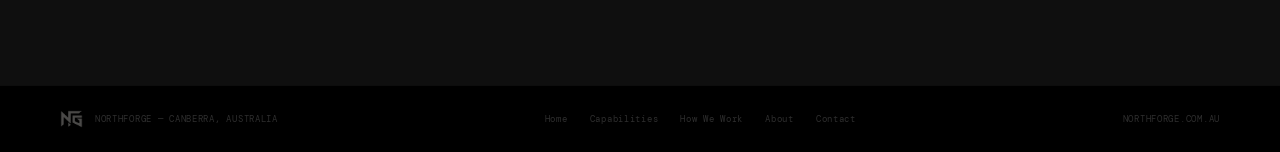
==== commit af44bced: "Fix forge hero HTML typo" ====
--- a/index.html
+++ b/index.html
@@ -41,7 +41,7 @@
     <a href="/engage.html" class="nav-contact">Contact</a>
   </div>
  <section class="hero forge-hero">
-  <<div class="forge-lines" aria-hidden="true">
+  <div class="forge-lines" aria-hidden="true">
   <svg viewBox="0 0 1200 720" preserveAspectRatio="none">
     <path class="forge-in" d="M-40,520 C210,470 390,430 600,390" />
     <path class="forge-in" d="M-40,570 C230,500 410,445 600,390" />
--- a/_shared.css
+++ b/_shared.css
@@ -101,11 +101,6 @@
   stroke:rgba(232,102,10,.85);
 }
 
-.forge-lines .forge-out{
-  stroke:rgba(232,102,10,1);
-  stroke-width:3;
-  opacity:1;
-}
 
 .forge-lines .forge-in{
   stroke-width:1.2;
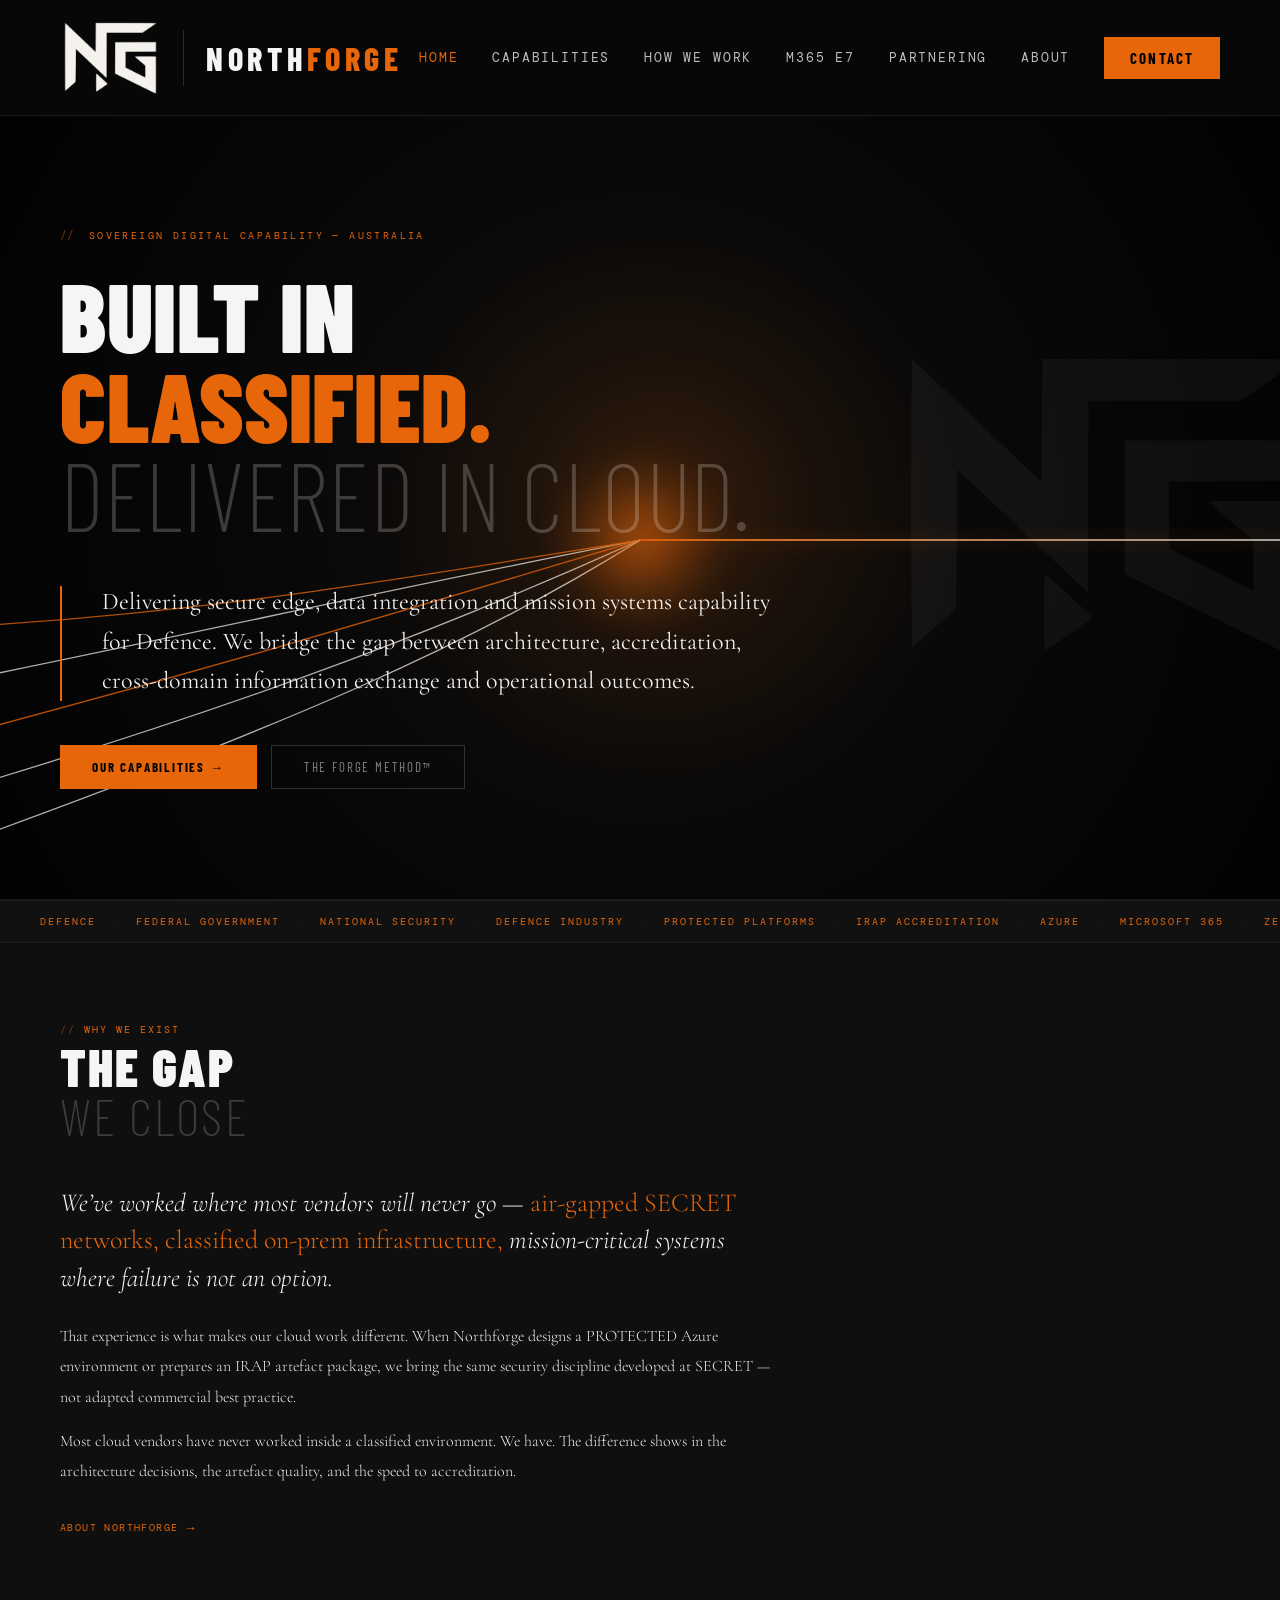
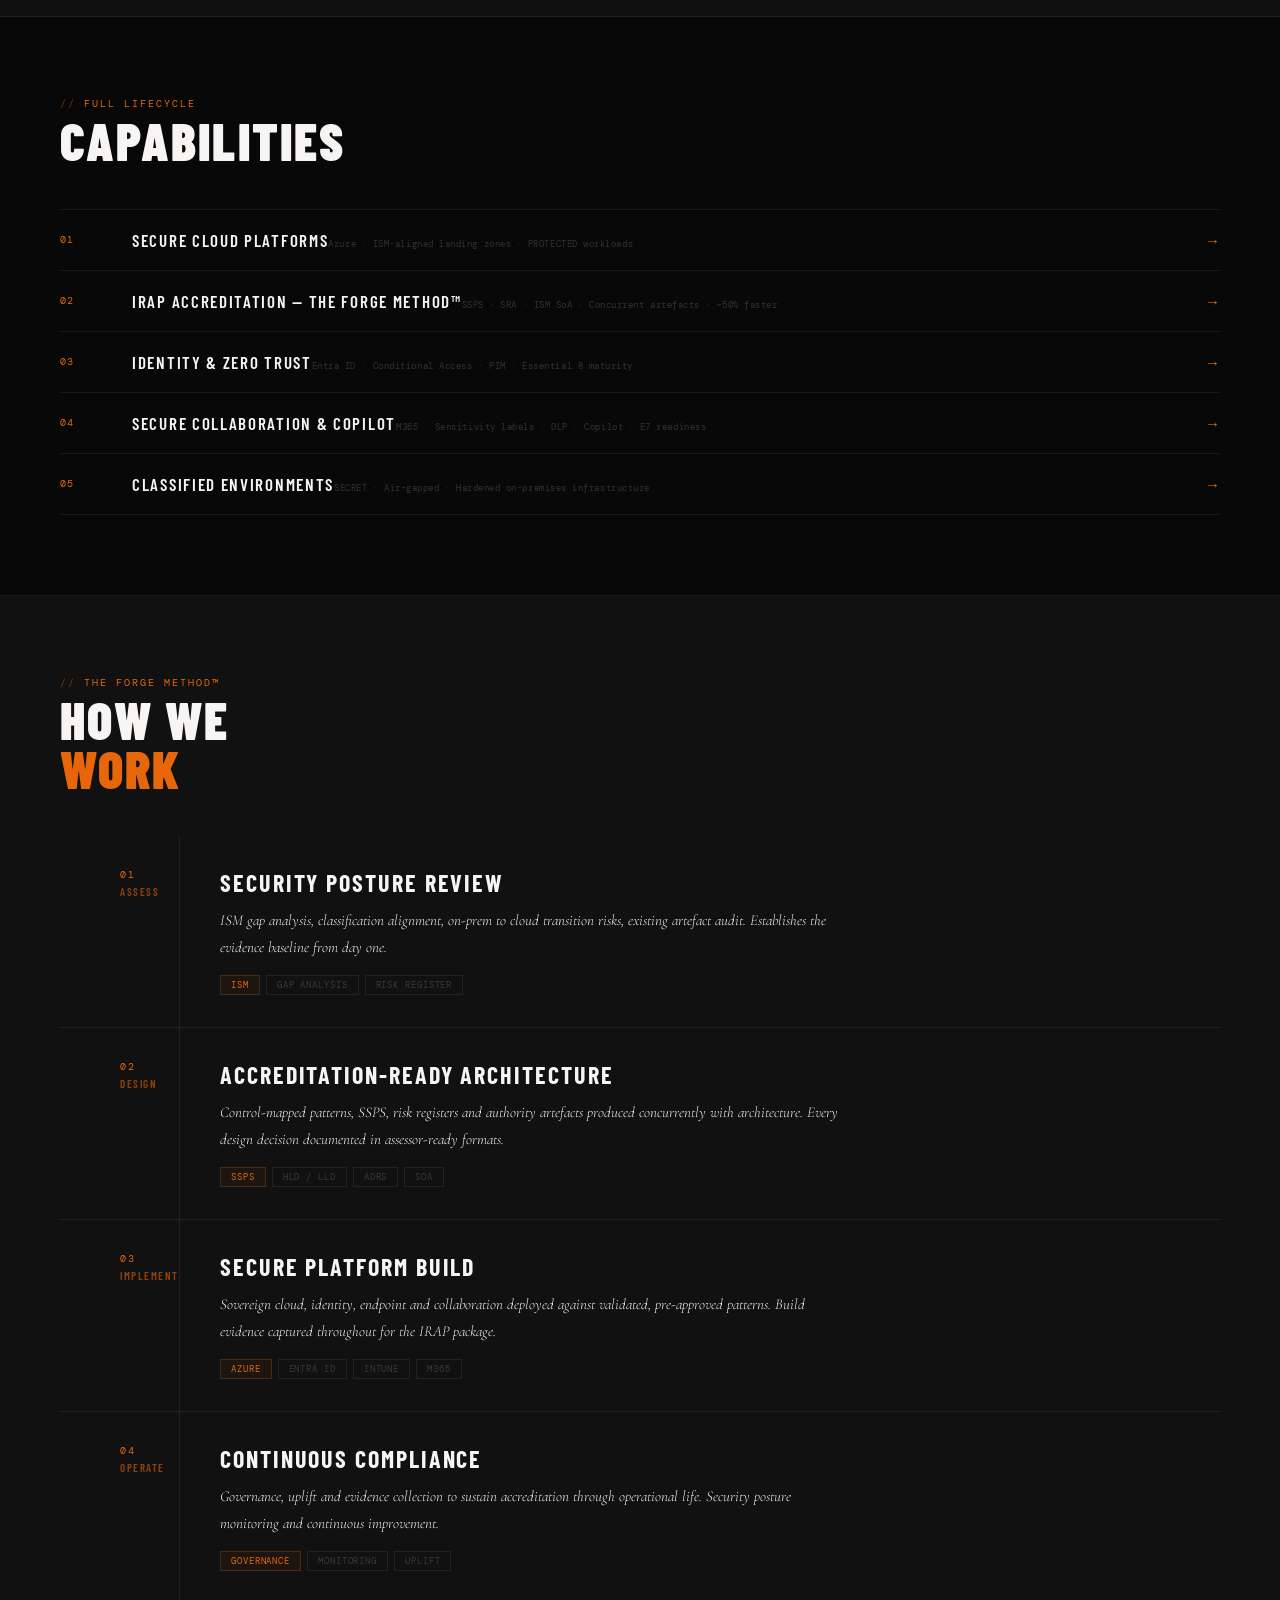
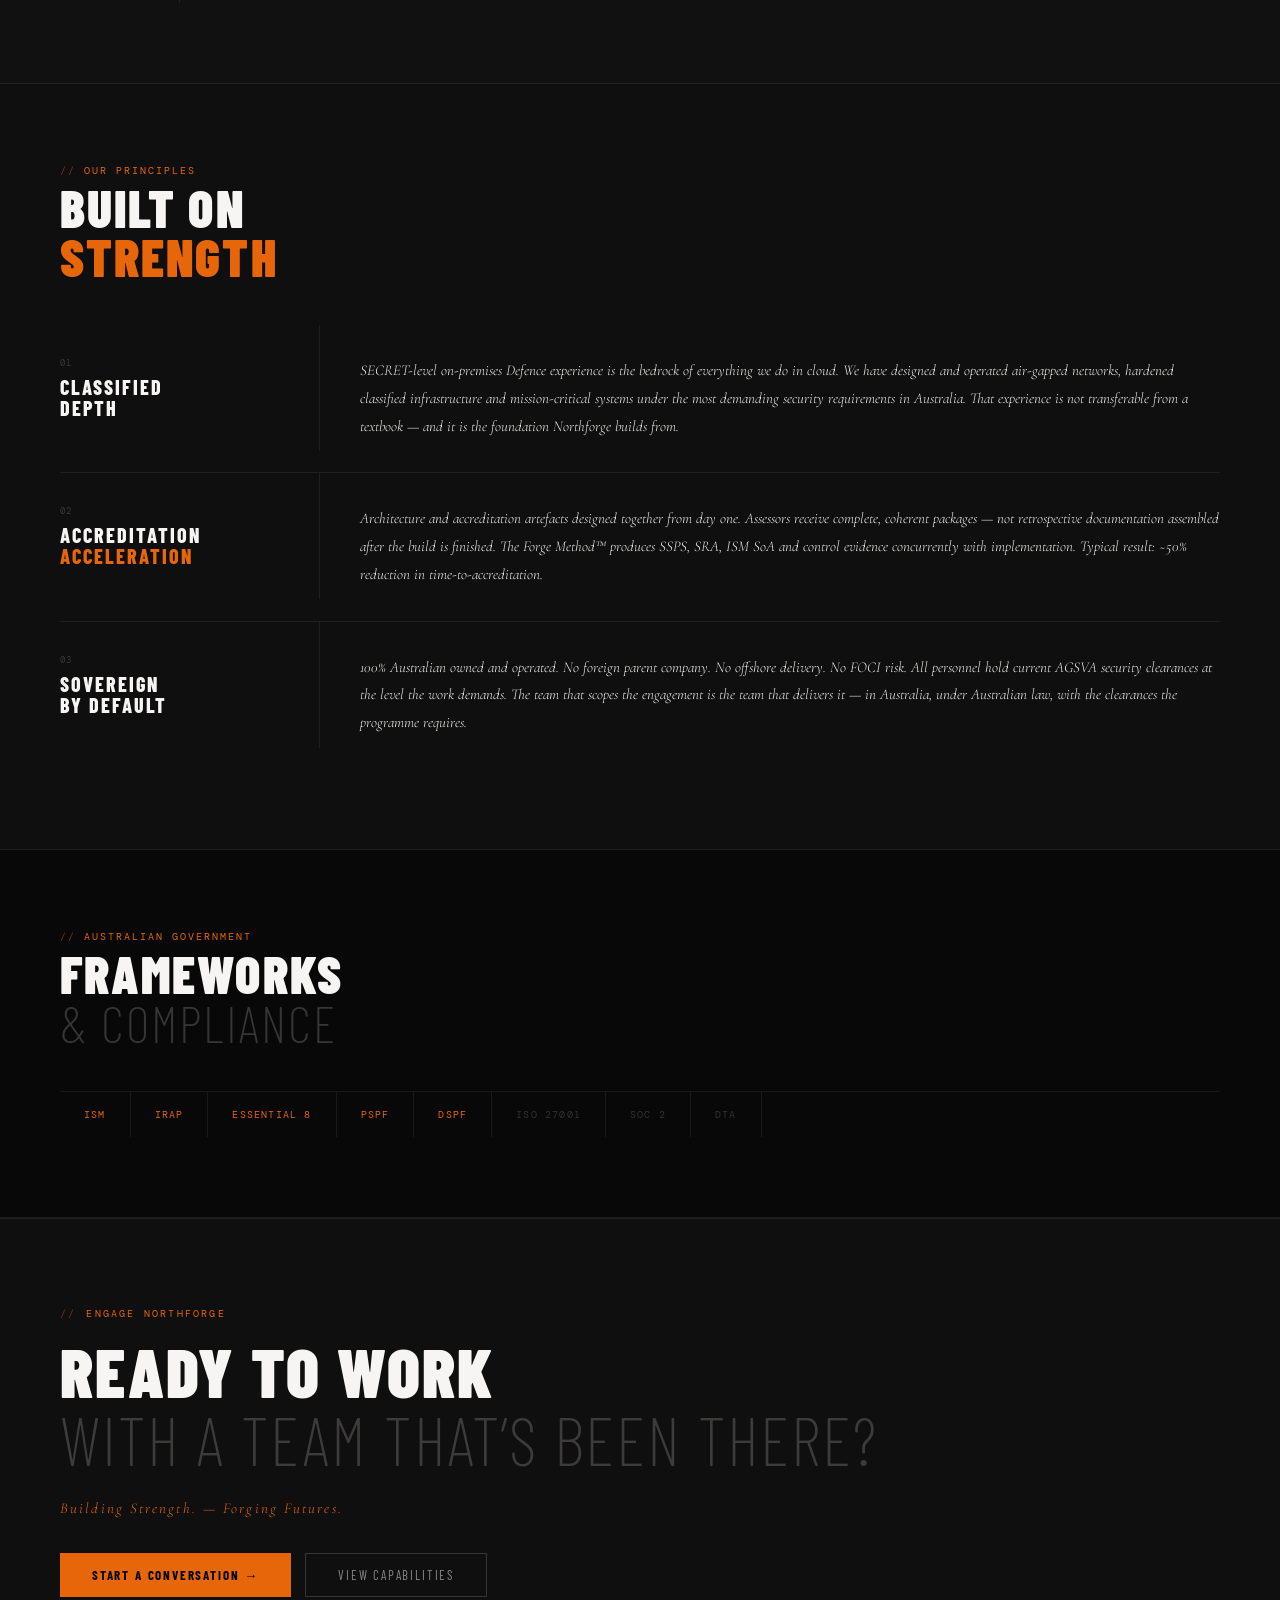
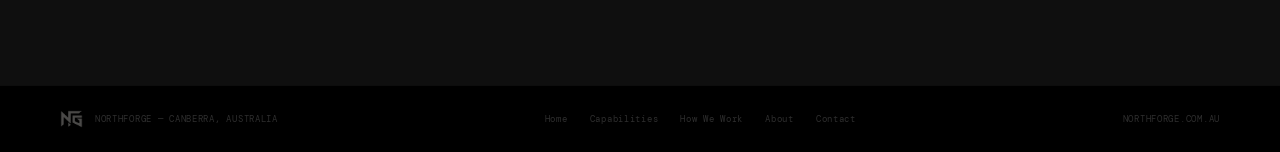
==== commit 3fcae2a1: "Fix forge hero HTML typo" ====
--- a/index.html
+++ b/index.html
@@ -64,7 +64,7 @@
     </h1>
     <div class="hero-meta">
       <div class="hero-meta-rule"></div>
-      <p class="hero-sub">SECRET-level on-premises Defence experience applied to PROTECTED Microsoft cloud platforms. We bridge the gap between architecture, accreditation and operational capability.</p>
+      <p class="hero-sub">Delivering secure edge, data integration and mission systems capability for Defence. We bridge the gap between architecture, accreditation, cross-domain information exchange and operational outcomes.</p>
     </div>
     <div class="hero-actions">
       <a href="/capabilities.html" class="btn-p">Our capabilities &rarr;</a>
--- a/_shared.css
+++ b/_shared.css
@@ -214,7 +214,7 @@
   font-weight:400;
   color:var(--muted);
   line-height:1.65;
-  font-style:italic;
+  font-style:normal;
   max-width:680px;
 }
 
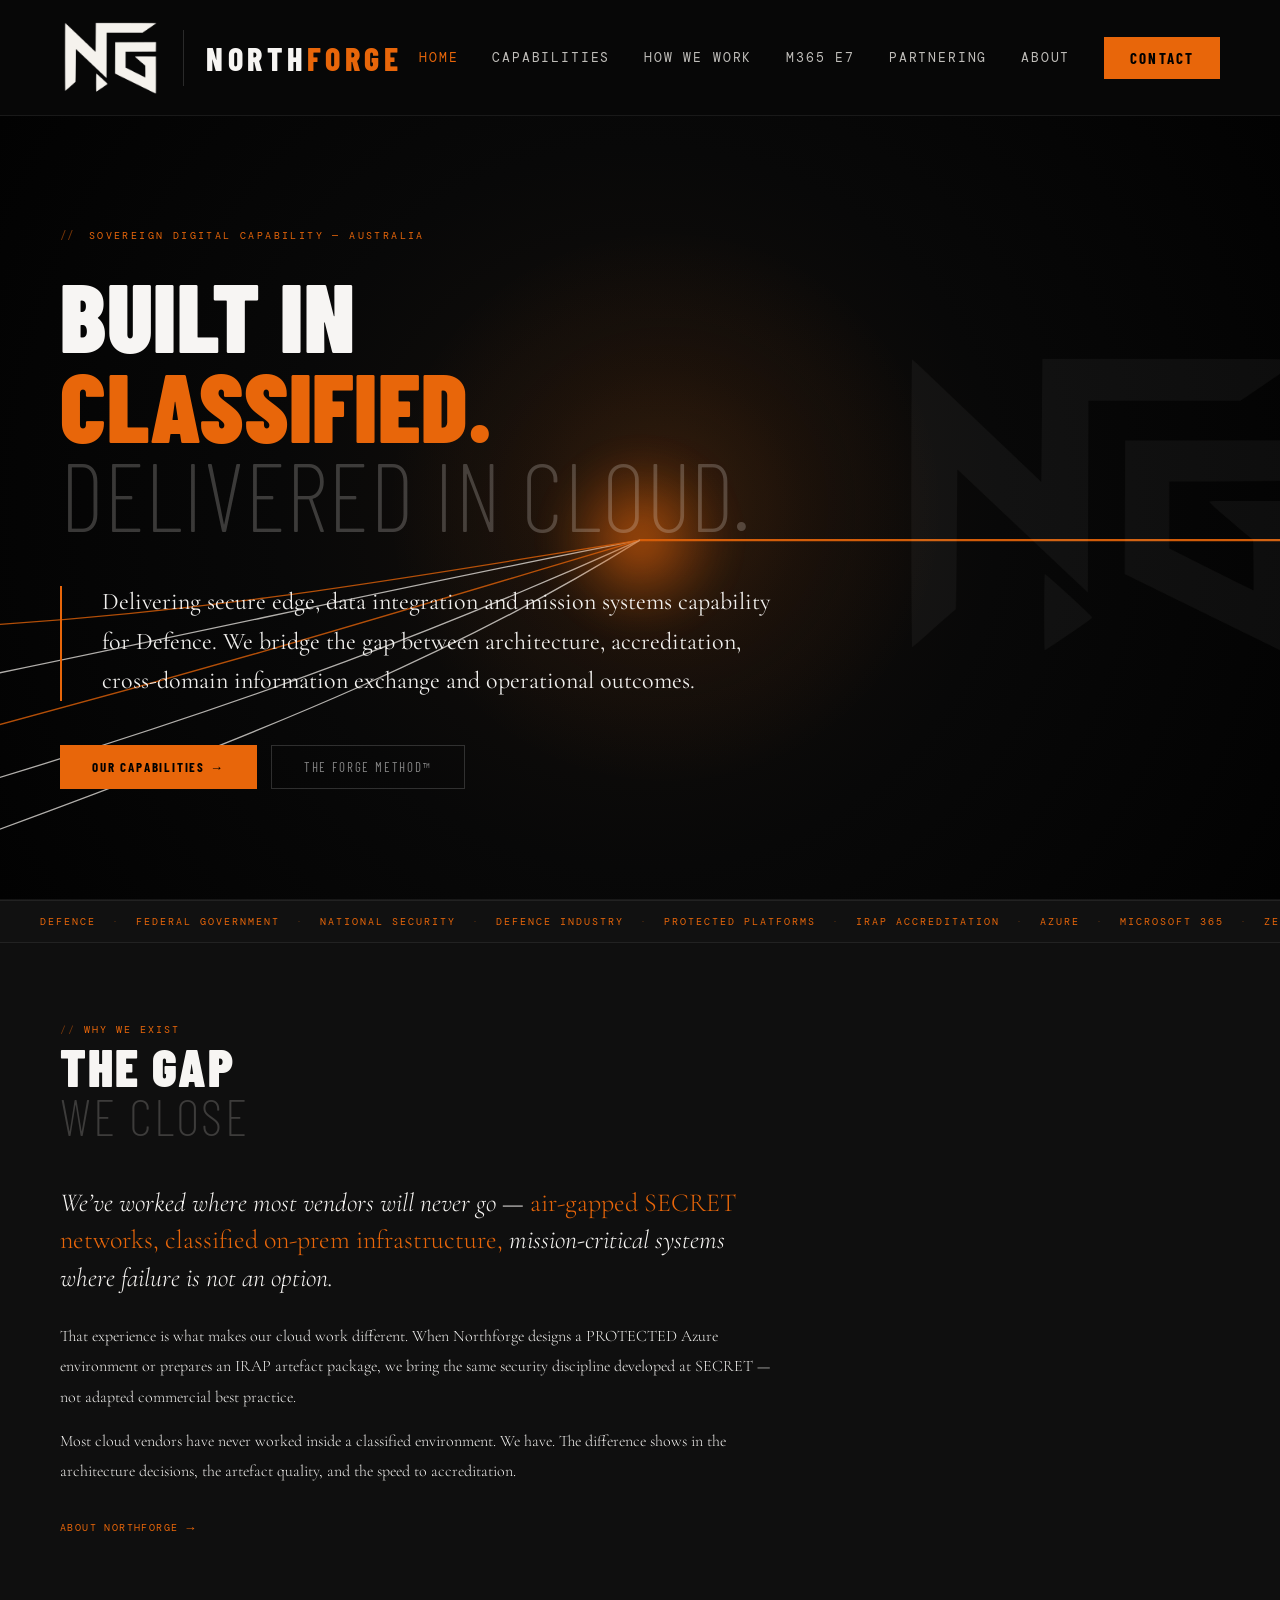
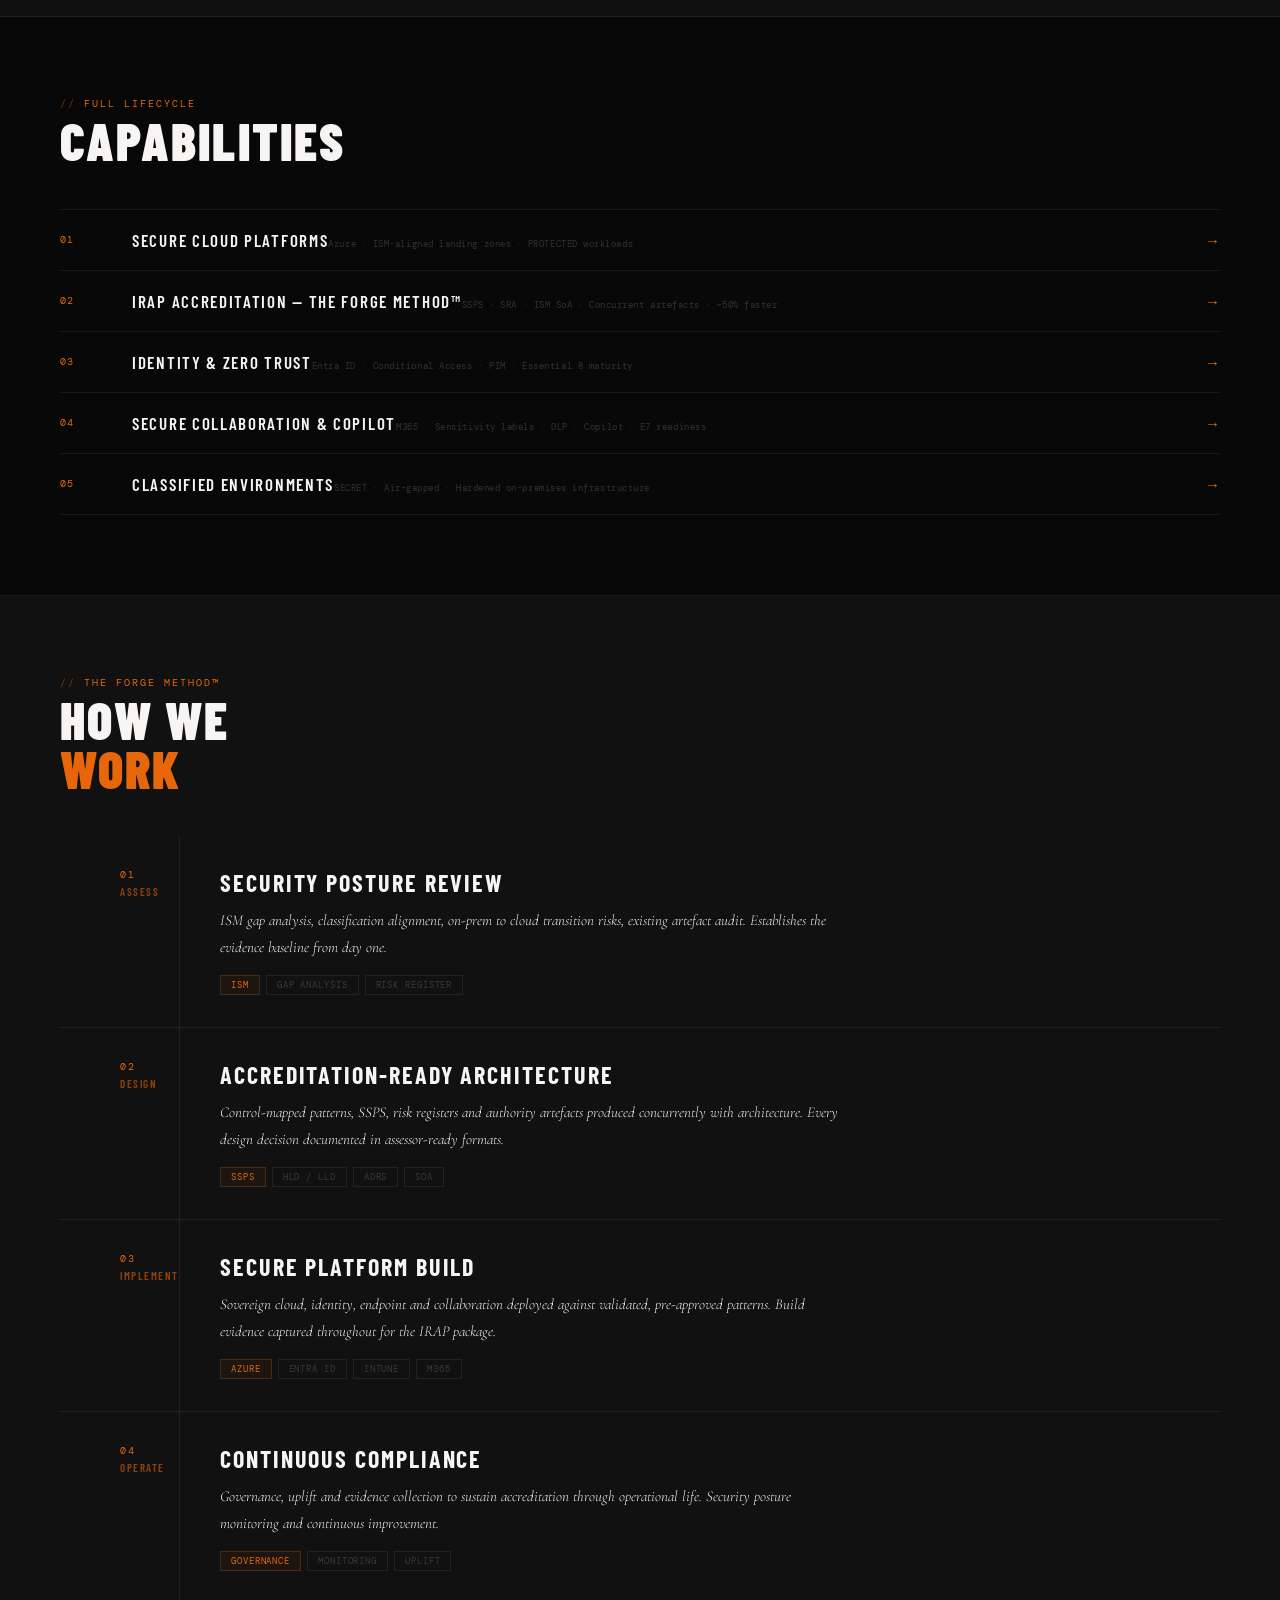
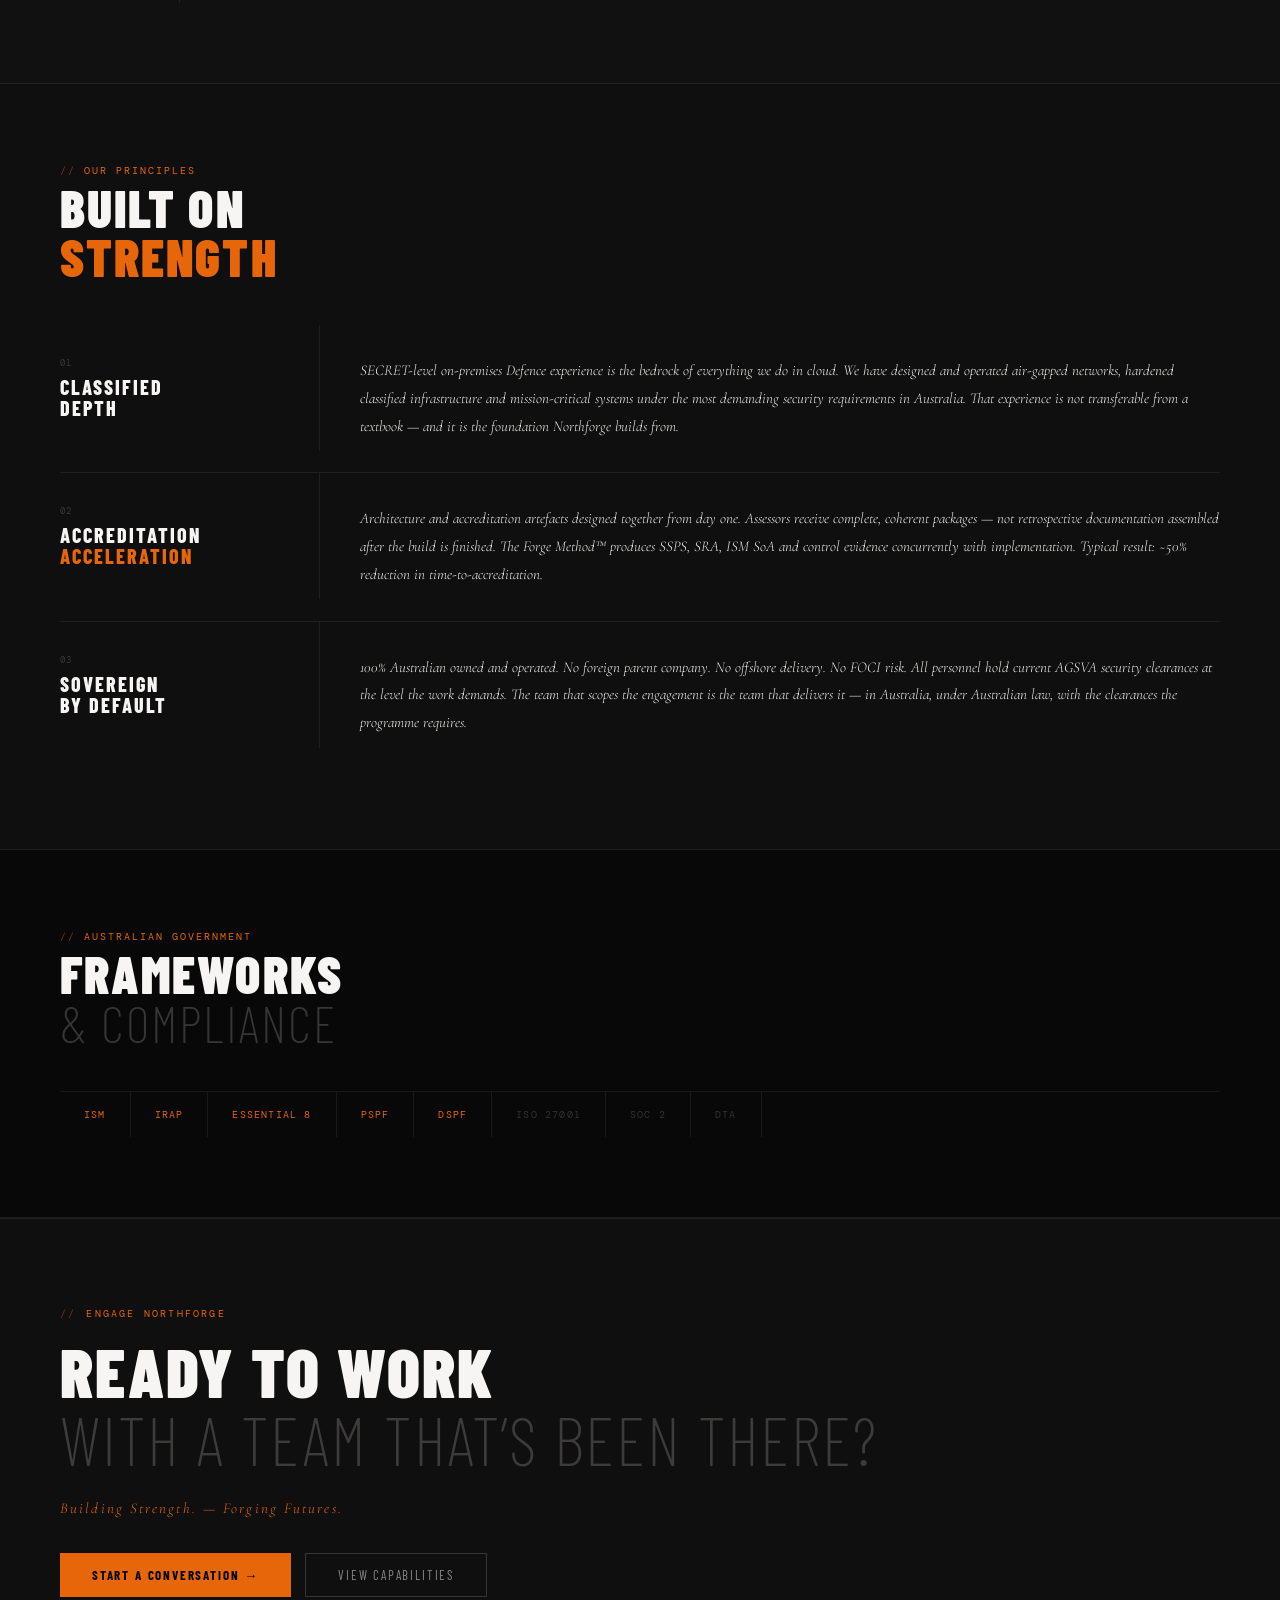
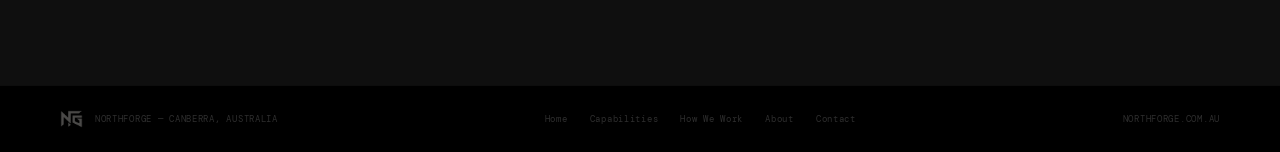
==== commit 3462dd05: "Delay forge outgoing line until convergence" ====
--- a/index.html
+++ b/index.html
@@ -48,8 +48,8 @@
     <path class="forge-in" d="M-40,620 C250,535 430,465 600,390" />
     <path class="forge-in" d="M-40,470 C220,455 405,420 600,390" />
     <path class="forge-in" d="M-40,670 C270,560 445,485 600,390" />
+    <path class="forge-out" d="M600,390 L1240,390" />
   </svg>
-  <div class="forge-single-line"></div>
   <div class="forge-glow"></div>
 </div>
 
--- a/_shared.css
+++ b/_shared.css
@@ -95,6 +95,23 @@
   stroke-dashoffset:900;
   animation:forgeDraw 4s ease forwards, forgePulse 7s ease-in-out infinite;
 }
+.forge-lines .forge-in{
+  stroke-dasharray:900;
+  stroke-dashoffset:900;
+  animation:forgeDraw 3.5s ease forwards, forgePulse 7s ease-in-out infinite;
+}
+
+.forge-lines .forge-out{
+  stroke:rgba(232,102,10,1);
+  stroke-width:2.2;
+  stroke-dasharray:650;
+  stroke-dashoffset:650;
+  animation:forgeDrawOut 2.2s ease forwards 3.4s, forgePulse 7s ease-in-out infinite 3.4s;
+}
+
+@keyframes forgeDrawOut{
+  to{stroke-dashoffset:0;}
+}
 
 .forge-lines .forge-in:nth-child(2),
 .forge-lines .forge-in:nth-child(4){
@@ -117,17 +134,6 @@
   filter:blur(18px);
   opacity:.85;
   animation:forgeGlow 5s ease-in-out infinite;
-}
-.forge-single-line{
-  position:absolute;
-  left:50%;
-  top:54.2%;
-  width:50%;
-  height:2px;
-  background:linear-gradient(90deg, rgba(232,102,10,1), rgba(245,242,237,.72));
-  transform:translateY(-50%);
-  box-shadow:0 0 18px rgba(232,102,10,.55);
-  animation:forgeSinglePulse 7s ease-in-out infinite;
 }
 
 @keyframes forgeSinglePulse{
